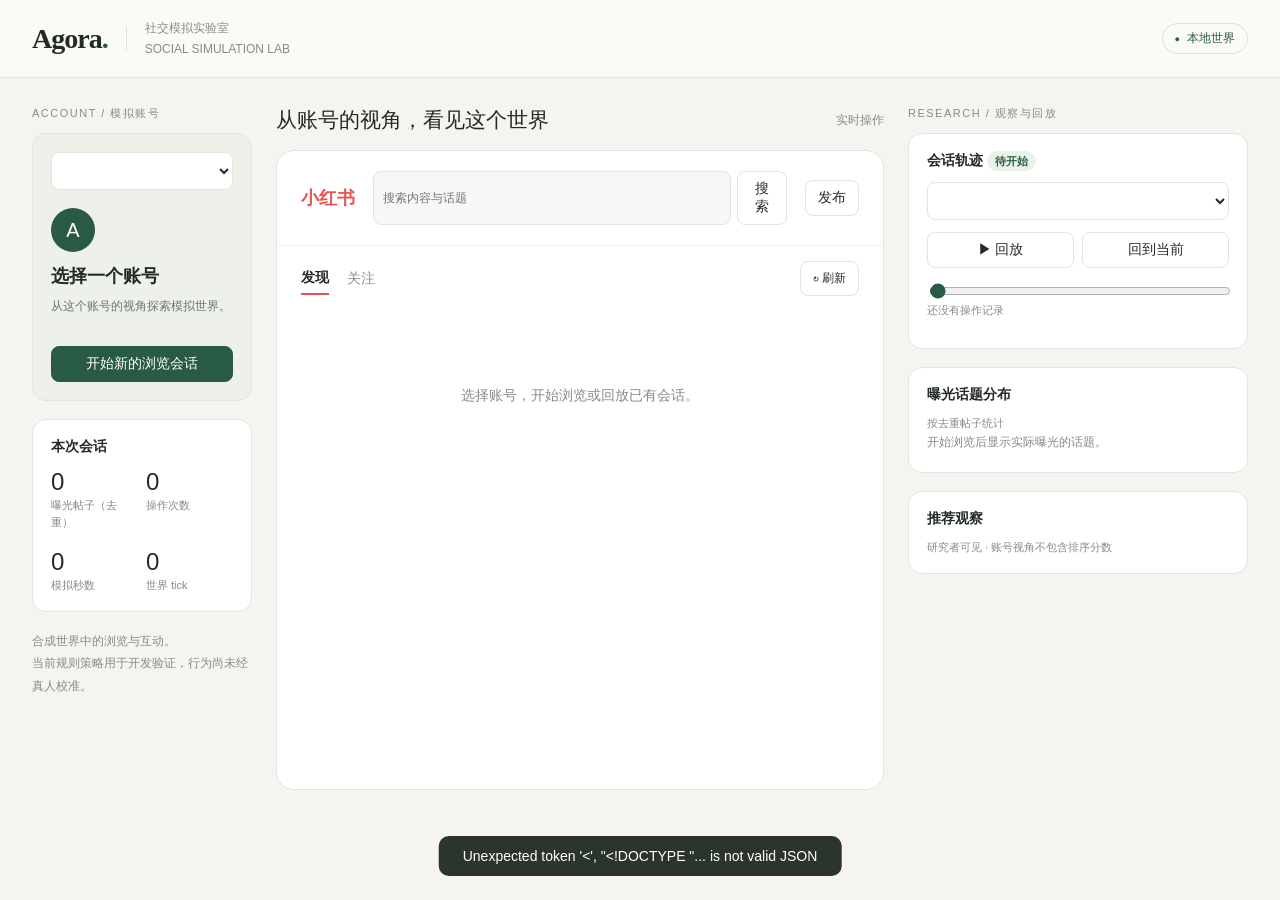
==== agora/web/index.html @ 4bb0054b "Build Agora adaptive feeds, account sessions and replay console" ====
<!doctype html>
<html lang="zh-CN">
  <head>
    <meta charset="utf-8" />
    <meta name="viewport" content="width=device-width, initial-scale=1" />
    <title>Agora · 社交模拟实验室</title>
    <style>
      :root {
        --bg: #f5f4f0;
        --ink: #242a27;
        --muted: #858c86;
        --line: #e2e5de;
        --green: #285a44;
        --red: #e75553;
        --card: #fff;
        --soft: #eef3ed;
      }
      * {
        box-sizing: border-box;
      }
      body {
        margin: 0;
        background: var(--bg);
        color: var(--ink);
        font:
          14px -apple-system,
          BlinkMacSystemFont,
          "Segoe UI",
          "PingFang SC",
          "Microsoft YaHei",
          sans-serif;
      }
      button,
      input,
      select,
      textarea {
        font: inherit;
      }
      button {
        cursor: pointer;
        background: white;
        border: 1px solid var(--line);
        border-radius: 8px;
        padding: 8px 12px;
        color: var(--ink);
      }
      button:hover {
        background: var(--soft);
      }
      button:disabled {
        opacity: 0.45;
        cursor: default;
      }
      input,
      select,
      textarea {
        border: 1px solid var(--line);
        background: white;
        border-radius: 8px;
        padding: 9px;
        width: 100%;
        color: var(--ink);
      }
      textarea {
        resize: vertical;
        min-height: 86px;
      }
      a {
        color: var(--green);
      }
      header {
        height: 78px;
        border-bottom: 1px solid var(--line);
        display: flex;
        align-items: center;
        padding: 0 32px;
        gap: 18px;
        background: #fafbf7;
      }
      .brand {
        font:
          700 28px Georgia,
          serif;
        letter-spacing: -1px;
      }
      .brand span {
        color: var(--green);
      }
      .divider {
        height: 25px;
        width: 1px;
        background: var(--line);
      }
      .subtitle {
        color: var(--muted);
        font-size: 12px;
        line-height: 1.7;
      }
      .status {
        margin-left: auto;
        border: 1px solid #d7e3d4;
        border-radius: 20px;
        padding: 6px 12px;
        font-size: 12px;
        color: var(--green);
      }
      .status:before {
        content: "●";
        padding-right: 7px;
        font-size: 9px;
      }
      main {
        max-width: 1600px;
        margin: 0 auto;
        display: grid;
        grid-template-columns: 220px minmax(400px, 1fr) 340px;
        gap: 24px;
        padding: 28px 32px;
      }
      .label {
        font-size: 11px;
        letter-spacing: 1.5px;
        color: var(--muted);
        text-transform: uppercase;
        margin-bottom: 12px;
      }
      .panel {
        background: var(--card);
        border: 1px solid var(--line);
        border-radius: 14px;
        padding: 18px;
        margin-bottom: 18px;
      }
      .panel h3 {
        margin: 0 0 12px;
        font-size: 14px;
      }
      .profile {
        background: #edf1e9;
      }
      .avatar {
        width: 44px;
        height: 44px;
        background: var(--green);
        color: white;
        border-radius: 50%;
        display: flex;
        align-items: center;
        justify-content: center;
        font-size: 20px;
        margin: 18px 0 12px;
      }
      .name {
        font-size: 18px;
        font-weight: 600;
      }
      .bio {
        color: #6c776d;
        font-size: 12px;
        line-height: 1.8;
        margin: 8px 0 18px;
      }
      .primary {
        background: var(--green);
        color: white;
        border-color: var(--green);
      }
      .primary:hover {
        background: #39735a;
      }
      .wide {
        width: 100%;
        margin-top: 10px;
      }
      .facts {
        display: grid;
        grid-template-columns: 1fr 1fr;
        gap: 18px 8px;
      }
      .fact strong {
        display: block;
        font-size: 24px;
        font-weight: 500;
      }
      .fact span {
        font-size: 11px;
        color: var(--muted);
      }
      .hint {
        font-size: 12px;
        color: var(--muted);
        line-height: 1.9;
      }
      .active-badge {
        color: var(--green);
        background: #e9f2e8;
        border-radius: 12px;
        padding: 4px 8px;
        font-size: 11px;
      }
      .section-head {
        display: flex;
        align-items: center;
        justify-content: space-between;
        margin: 0 0 16px;
      }
      .section-head h1 {
        font-size: 21px;
        font-weight: 500;
        margin: 0;
      }
      .section-head span {
        font-size: 12px;
        color: var(--muted);
      }
      .phone {
        background: white;
        border: 1px solid var(--line);
        border-radius: 18px;
        overflow: hidden;
        min-height: 640px;
      }
      .appbar {
        display: flex;
        align-items: center;
        padding: 20px 24px;
        gap: 18px;
        border-bottom: 1px solid #f0f0ec;
      }
      .appbrand {
        font-weight: 700;
        font-size: 18px;
        white-space: nowrap;
        color: var(--red);
      }
      .searchbar {
        display: flex;
        gap: 6px;
        flex: 1;
      }
      .searchbar input {
        background: #f7f8f5;
        font-size: 12px;
      }
      .tabs {
        display: flex;
        align-items: center;
        gap: 18px;
        padding: 15px 24px;
      }
      .tab {
        border: 0;
        padding: 6px 0;
        color: #899088;
        border-radius: 0;
      }
      .tab.active {
        color: var(--ink);
        font-weight: 600;
        border-bottom: 2px solid var(--red);
      }
      .tabs .refresh {
        margin-left: auto;
        font-size: 12px;
      }
      .feed {
        padding: 0 18px 20px;
        display: grid;
        grid-template-columns: 1fr 1fr;
        gap: 18px;
      }
      .post-card {
        border: 1px solid #efefea;
        border-radius: 12px;
        overflow: hidden;
        cursor: pointer;
        background: white;
      }
      .cover {
        background: #e9eee5;
        aspect-ratio: 4/3;
        overflow: hidden;
        display: flex;
        align-items: center;
        justify-content: center;
      }
      .cover img {
        width: 100%;
        height: 100%;
        object-fit: cover;
      }
      .cover span {
        font:
          italic 24px Georgia,
          serif;
        color: #657762;
      }
      .post-info {
        padding: 12px;
      }
      .post-title {
        font-weight: 600;
        font-size: 14px;
        line-height: 1.6;
        margin-bottom: 10px;
      }
      .post-meta {
        display: flex;
        justify-content: space-between;
        font-size: 11px;
        color: #858c85;
        align-items: center;
        gap: 8px;
      }
      .post-meta button {
        border: 0;
        padding: 0;
        font-size: 11px;
        color: #9a9e99;
      }
      .tags {
        font-size: 11px;
        color: var(--green);
        margin-top: 9px;
      }
      .feed-footer {
        padding: 12px 24px 24px;
        text-align: center;
      }
      .empty {
        padding: 70px 24px;
        text-align: center;
        color: var(--muted);
        grid-column: 1/-1;
        line-height: 2;
      }
      .detail {
        padding: 18px 24px;
      }
      .detail-top {
        display: flex;
        align-items: center;
        justify-content: space-between;
        margin-bottom: 16px;
      }
      .gallery {
        display: flex;
        gap: 8px;
        overflow-x: auto;
      }
      .gallery img,
      .gallery video {
        width: 100%;
        max-height: 430px;
        object-fit: contain;
        border-radius: 8px;
        background: var(--soft);
      }
      .detail h2 {
        font-size: 20px;
        line-height: 1.5;
      }
      .body {
        white-space: pre-wrap;
        line-height: 1.9;
      }
      .actions {
        display: flex;
        flex-wrap: wrap;
        gap: 8px;
        margin: 18px 0;
      }
      .comments {
        margin: 18px 0;
        border-top: 1px solid var(--line);
        padding-top: 16px;
      }
      .comment {
        padding: 10px 0;
        font-size: 13px;
        line-height: 1.7;
      }
      .comment small {
        color: var(--muted);
      }
      .reply {
        margin-left: 20px;
        border-left: 2px solid var(--line);
        padding-left: 12px;
      }
      .row {
        display: flex;
        gap: 8px;
        align-items: center;
      }
      .row > * {
        flex: 1;
      }
      .replay-controls {
        margin: 12px 0;
      }
      .range {
        padding: 0;
        accent-color: var(--green);
      }
      .timeline {
        max-height: 230px;
        overflow: auto;
        margin-top: 12px;
      }
      .event {
        padding: 10px 6px;
        border-left: 2px solid var(--line);
        cursor: pointer;
        font-size: 12px;
      }
      .event.selected {
        border-color: var(--green);
        background: var(--soft);
      }
      .event small {
        display: block;
        color: var(--muted);
        margin-top: 4px;
      }
      .bar {
        height: 6px;
        background: #e8eee6;
        border-radius: 3px;
        margin: 6px 0 12px;
        overflow: hidden;
      }
      .bar i {
        display: block;
        height: 100%;
        background: #6c9374;
        border-radius: 3px;
      }
      .topic-label {
        display: flex;
        justify-content: space-between;
        font-size: 12px;
      }
      .diagnostics {
        font-size: 11px;
        overflow: auto;
        max-height: 240px;
        line-height: 1.7;
      }
      .decision {
        border-top: 1px solid var(--line);
        padding: 9px 0;
      }
      .decision summary {
        cursor: pointer;
      }
      .decision pre {
        white-space: pre-wrap;
        color: #687366;
      }
      .pill {
        font-size: 10px;
        background: var(--soft);
        color: var(--green);
        padding: 2px 6px;
        border-radius: 5px;
      }
      .legend {
        font-size: 11px;
        color: var(--muted);
      }
      #toast {
        position: fixed;
        bottom: 24px;
        left: 50%;
        transform: translateX(-50%);
        background: #2b352d;
        color: white;
        border-radius: 10px;
        padding: 12px 24px;
        display: none;
        z-index: 10;
      }
      .modal {
        position: fixed;
        inset: 0;
        background: #0005;
        display: none;
        align-items: center;
        justify-content: center;
        z-index: 8;
      }
      .modal .panel {
        width: min(90vw, 500px);
        padding: 24px;
      }
      .modal label {
        display: block;
        margin: 12px 0 6px;
        color: var(--muted);
        font-size: 12px;
      }
      .mobile-label {
        display: none;
      }
      @media (max-width: 1150px) {
        main {
          grid-template-columns: 180px minmax(340px, 1fr);
          padding: 20px;
          gap: 20px;
        }
        .research {
          grid-column: 1/-1;
          display: grid;
          grid-template-columns: 1fr 1fr 1fr;
          gap: 16px;
        }
        .research > .label {
          display: none;
        }
        .research .panel {
          margin: 0;
        }
      }
      @media (max-width: 680px) {
        header {
          padding: 0 18px;
        }
        main {
          display: block;
          padding: 16px;
        }
        .sidebar {
          display: flex;
          gap: 12px;
        }
        .sidebar > .label,
        .sidebar .hint,
        .sidebar .avatar,
        .sidebar .bio,
        .sidebar .facts-panel {
          display: none;
        }
        .sidebar > .panel {
          flex: 1;
          padding: 12px;
        }
        .sidebar .name {
          font-size: 14px;
          margin-top: 8px;
        }
        .research {
          display: block;
          margin-top: 18px;
        }
        .research .panel {
          margin-bottom: 16px;
        }
        .appbar {
          padding: 16px;
        }
        .subtitle {
          display: none;
        }
        .feed {
          gap: 10px;
          padding: 0 10px 14px;
        }
        .post-info {
          padding: 10px;
        }
        .post-title {
          font-size: 12px;
        }
        .section-head h1 {
          font-size: 18px;
        }
        .phone {
          min-height: 500px;
        }
      }
    </style>
  </head>
  <body>
    <header>
      <div class="brand">Agora<span>.</span></div>
      <div class="divider"></div>
      <div class="subtitle">社交模拟实验室<br />SOCIAL SIMULATION LAB</div>
      <div class="status" id="worldStatus">本地世界</div>
    </header>
    <main>
      <aside class="sidebar">
        <div class="label">Account / 模拟账号</div>
        <div class="panel profile">
          <select id="userSelect" aria-label="选择模拟账号"></select>
          <div class="avatar" id="avatar">A</div>
          <div class="name" id="accountName">选择一个账号</div>
          <div class="bio" id="accountBio">从这个账号的视角探索模拟世界。</div>
          <button class="primary wide" id="newSession">开始新的浏览会话</button>
        </div>
        <div class="panel facts-panel">
          <h3>本次会话</h3>
          <div class="facts">
            <div class="fact">
              <strong id="seenCount">0</strong><span>曝光帖子（去重）</span>
            </div>
            <div class="fact">
              <strong id="actionCount">0</strong><span>操作次数</span>
            </div>
            <div class="fact">
              <strong id="browseTime">0</strong><span>模拟秒数</span>
            </div>
            <div class="fact">
              <strong id="tickCount">0</strong><span>世界 tick</span>
            </div>
          </div>
        </div>
        <p class="hint">
          合成世界中的浏览与互动。<br />当前规则策略用于开发验证，行为尚未经真人校准。
        </p>
      </aside>
      <section>
        <div class="section-head">
          <h1>从账号的视角，看见这个世界</h1>
          <span id="viewMode">实时操作</span>
        </div>
        <div class="phone">
          <div class="appbar">
            <div class="appbrand" id="appName">小红书</div>
            <form class="searchbar" id="searchForm">
              <input
                id="query"
                placeholder="搜索内容与话题"
                aria-label="搜索"
              /><button>搜索</button>
            </form>
            <button id="publishButton">发布</button>
          </div>
          <div class="tabs" id="tabs">
            <button class="tab active" data-feed="discover">发现</button
            ><button class="tab" data-feed="following">关注</button
            ><button class="refresh" id="refreshButton">↻ 刷新</button>
          </div>
          <div id="content">
            <div class="empty">选择账号，开始浏览或回放已有会话。</div>
          </div>
        </div>
      </section>
      <aside class="research">
        <div class="label">Research / 观察与回放</div>
        <div class="panel">
          <h3>
            会话轨迹 <span class="active-badge" id="sessionBadge">待开始</span>
          </h3>
          <select id="sessionSelect" aria-label="选择会话"></select>
          <div class="row replay-controls">
            <button id="playButton">▶ 回放</button
            ><button id="liveButton">回到当前</button>
          </div>
          <input
            class="range"
            type="range"
            id="replayRange"
            min="0"
            max="0"
            value="0"
            aria-label="回放进度"
          />
          <div class="legend" id="frameLabel">还没有操作记录</div>
          <div class="timeline" id="timeline"></div>
        </div>
        <div class="panel">
          <h3>曝光话题分布</h3>
          <div class="legend">按去重帖子统计</div>
          <div id="topicChart" class="hint">开始浏览后显示实际曝光的话题。</div>
        </div>
        <div class="panel">
          <h3>推荐观察</h3>
          <div class="legend" id="recMeta">
            研究者可见 · 账号视角不包含排序分数
          </div>
          <div id="diagnostics" class="diagnostics"></div>
        </div>
      </aside>
    </main>
    <div id="toast" role="status"></div>
    <div class="modal" id="publishModal">
      <form class="panel" id="publishForm">
        <h3>发布一条笔记</h3>
        <label for="postTitle">标题</label
        ><input
          id="postTitle"
          maxlength="200"
          placeholder="给这条记录起个标题"
        /><label for="postBody">正文</label
        ><textarea
          id="postBody"
          required
          maxlength="10000"
          placeholder="分享你的体验与想法"
        ></textarea
        ><label for="postTopics">话题（用逗号分隔）</label
        ><input id="postTopics" placeholder="城市漫游, 摄影" />
        <div class="row" style="margin-top: 20px">
          <button type="button" id="cancelPublish">取消</button
          ><button class="primary">发布</button>
        </div>
      </form>
    </div>
    <script>
      const $ = (id) => document.getElementById(id),
        esc = (v) =>
          String(v ?? "").replace(
            /[&<>"']/g,
            (c) =>
              ({
                "&": "&amp;",
                "<": "&lt;",
                ">": "&gt;",
                '"': "&quot;",
                "'": "&#39;",
              })[c],
          );
      let world = {},
        data = null,
        sessionId = null,
        frame = -1,
        timer = null,
        busy = false;
      const labels = {
        start_session: "开始浏览",
        refresh: "刷新推荐",
        scroll: "向下浏览",
        open_post: "打开内容",
        back: "返回列表",
        dwell: "阅读停留",
        like_post: "点赞",
        unlike_post: "取消点赞",
        collect_post: "收藏",
        uncollect_post: "取消收藏",
        not_interested: "不感兴趣",
        search: "搜索",
        follow_user: "关注",
        unfollow_user: "取消关注",
        create_post: "发布内容",
        create_comment: "发表评论",
        end_session: "结束会话",
        policy_failure: "策略调用失败",
      };
      function toast(text) {
        $("toast").textContent = text;
        $("toast").style.display = "block";
        setTimeout(() => ($("toast").style.display = "none"), 3200);
      }
      async function api(path, value) {
        const r = await fetch(
          path,
          value
            ? {
                method: "POST",
                headers: { "Content-Type": "application/json" },
                body: JSON.stringify(value),
              }
            : {},
        );
        const v = await r.json();
        if (!r.ok) throw Error(v.error || "请求失败");
        return v;
      }
      async function loadWorld() {
        world = await api("/api/world");
        $("worldStatus").textContent = world.world_id + " · tick " + world.tick;
        $("appName").textContent = {
          xiaohongshu: "小红书",
          reddit: "Reddit",
          x: "X",
          generic: "Agora 社区",
        }[world.preset];
        const user = $("userSelect").value;
        $("userSelect").innerHTML = world.users
          .map(
            (u) =>
              `<option value="${u.user_id}">${esc(u.name || u.handle)}</option>`,
          )
          .join("");
        if (user) $("userSelect").value = user;
        updateSessions();
      }
      function updateSessions() {
        const uid = Number($("userSelect").value);
        const sessions = world.sessions.filter((s) => s.user_id === uid);
        $("sessionSelect").innerHTML = sessions.length
          ? sessions
              .map(
                (s) =>
                  `<option value="${s.session_id}">会话 #${s.session_id} · ${s.status === "active" ? "进行中" : "已结束"}</option>`,
              )
              .join("")
          : '<option value="">尚无会话</option>';
        if (sessions.some((s) => s.session_id === sessionId))
          $("sessionSelect").value = sessionId;
        else if (sessions.length)
          $("sessionSelect").value = sessions.at(-1).session_id;
        return sessions;
      }
      async function loadSession(id, keepFrame = false) {
        sessionId = Number(id);
        data = await api("/api/session?id=" + sessionId);
        if (!keepFrame) frame = -1;
        render();
      }
      function current() {
        return frame < 0
          ? data?.observation
          : data?.trajectory[frame]?.observation;
      }
      function editable() {
        return frame < 0 && current()?.status === "active" && !busy;
      }
      function actionButton(name, args, text) {
        return `<button data-action="${name}" data-args="${esc(JSON.stringify(args))}" ${!editable() ? "disabled" : ""}>${text}</button>`;
      }
      function media(asset) {
        const src = "/media/" + encodeURIComponent(asset.asset_id);
        return asset.media_type === "video"
          ? `<video src="${src}" controls preload="metadata"></video>`
          : `<img src="${src}" alt="${esc(asset.alt_text || "帖子图片")}" loading="lazy">`;
      }
      function comments(items) {
        return (items || [])
          .map(
            (c) =>
              `<div class="comment"><small>用户 ${c.author_id}${c.is_pinned ? " · 置顶" : ""}</small><br>${esc(c.content)}<div class="reply">${comments(c.replies)}</div></div>`,
          )
          .join("");
      }
      function render() {
        for (const id of ["userSelect", "sessionSelect", "newSession"])
          $(id).disabled = busy;
        const o = current();
        if (!o) return;
        $("accountName").textContent = o.account.name;
        $("accountBio").textContent = o.account.bio;
        $("avatar").textContent = (o.account.name || "A")[0];
        $("tickCount").textContent = o.tick;
        $("viewMode").textContent =
          frame < 0 ? "实时操作 / 当前状态" : "回放 / 历史状态";
        $("sessionBadge").textContent =
          "#" + sessionId + " " + (o.status === "active" ? "进行中" : "已结束");
        $("browseTime").textContent = Math.round(o.elapsed_ms / 1000);
        $("actionCount").textContent =
          frame < 0 ? data.trajectory.length - 1 : frame;
        $("tabs").style.display = o.screen === "detail" ? "none" : "flex";
        document
          .querySelectorAll("[data-feed]")
          .forEach((b) =>
            b.classList.toggle("active", b.dataset.feed === o.feed_type),
          );
        const can = editable();
        for (const id of ["refreshButton", "query", "publishButton"])
          $(id).disabled = !can;
        document
          .querySelectorAll(".tabs button,.searchbar button")
          .forEach((b) => (b.disabled = !can));
        if (o.screen === "detail") {
          const p = o.post;
          const id = { post_id: p.post_id };
          $("content").innerHTML =
            `<div class="detail"><div class="detail-top">${actionButton("back", {}, "← 返回")}<span>${esc(p.author_name)}</span>${actionButton("follow_user", { followee_id: p.author_id }, "关注")}</div><div class="gallery">${p.assets.map(media).join("")}</div><h2>${esc(p.title || "一条记录")}</h2><div class="body">${esc(p.body)}</div><div class="tags">${p.topics.map((t) => "#" + esc(t)).join(" ")}</div><div class="actions">${actionButton(p.liked ? "unlike_post" : "like_post", id, p.liked ? "♥ 已赞" : "♡ 点赞")}${o.available_actions.collect_post ? actionButton(p.collected ? "uncollect_post" : "collect_post", id, p.collected ? "★ 已收藏" : "☆ 收藏") : ""}${actionButton("dwell", { duration_ms: 10000 }, "阅读 10 秒")}${actionButton("not_interested", id, "不感兴趣")}</div><div class="comments"><b>评论</b>${comments(p.comments) || '<p class="hint">还没有评论，分享你的想法。</p>'}<form id="commentForm"><textarea id="commentText" required maxlength="5000" placeholder="写一条评论…" ${!can ? "disabled" : ""}></textarea><button class="primary wide" ${!can ? "disabled" : ""}>发表评论</button></form></div></div>`;
          $("commentForm").onsubmit = (e) => {
            e.preventDefault();
            act("create_comment", {
              post_id: p.post_id,
              content: $("commentText").value,
            });
          };
        } else {
          $("content").innerHTML =
            `<div class="feed">${o.cards.map((p) => `<article class="post-card" data-post="${p.post_id}" tabindex="0"><div class="cover">${p.assets.length ? media(p.assets[0]) : "<span>" + esc(p.topics[0] || "Agora") + "</span>"}</div><div class="post-info"><div class="post-title">${esc(p.title || p.body.slice(0, 55))}</div><div class="post-meta"><span>${esc(p.author_name)}</span><span>♡ ${p.num_likes}</span>${actionButton("not_interested", { post_id: p.post_id }, "隐藏")}</div><div class="tags">${p.topics.map((t) => "#" + esc(t)).join(" ")}</div></div></article>`).join("") || '<div class="empty">暂时没有内容<br>试试刷新、切换关注或搜索话题。</div>'}</div><div class="feed-footer">${actionButton("scroll", {}, "继续往下看 ↓")}</div>`;
        }
        const end = frame < 0 ? data.trajectory.length - 1 : frame;
        $("replayRange").max = Math.max(0, data.trajectory.length - 1);
        $("replayRange").value = end;
        $("frameLabel").textContent =
          `第 ${end + 1} / ${data.trajectory.length} 步 · ${Math.round(o.elapsed_ms / 1000)} 秒`;
        $("timeline").innerHTML = data.trajectory
          .map(
            (e, i) =>
              `<div class="event ${i === end ? "selected" : ""}" data-frame="${i}">${String(i + 1).padStart(2, "0")} · ${esc(labels[e.action.action_type] || e.action.action_type)}${e.action.arguments.post_id ? " #" + e.action.arguments.post_id : ""}<small>tick ${e.tick} · ${Math.round(e.elapsed_ms / 1000)}s${e.result.success === false ? " · 失败" : ""}</small></div>`,
          )
          .join("");
        const seen = new Map();
        for (const e of data.trajectory.slice(0, end + 1))
          for (const p of e.observation.cards) seen.set(p.post_id, p);
        $("seenCount").textContent = seen.size;
        const counts = {};
        for (const p of seen.values())
          for (const t of p.topics) counts[t] = (counts[t] || 0) + 1;
        const max = Math.max(1, ...Object.values(counts));
        $("topicChart").innerHTML =
          Object.entries(counts)
            .sort((a, b) => b[1] - a[1])
            .map(
              ([t, n]) =>
                `<div class="topic-label"><span>${esc(t)}</span><span>${n}</span></div><div class="bar"><i style="width:${(n / max) * 100}%"></i></div>`,
            )
            .join("") || '<span class="hint">暂无曝光</span>';
        const requestIndex =
          data.trajectory
            .slice(0, end + 1)
            .filter((e) =>
              ["start_session", "refresh", "search"].includes(
                e.action.action_type,
              ),
            ).length - 1;
        const request = data.requests[requestIndex];
        if (request) {
          const d = request.diagnostics;
          $("recMeta").textContent =
            `${d.policy_version} · ${d.candidate_count} 条候选${d.repeat_fallback ? " · 内容池已看完" : ""}`;
          $("diagnostics").innerHTML =
            '<p class="legend">排序依据只对研究者展示</p>' +
            d.decisions
              .map(
                (p) =>
                  `<details class="decision"><summary>#${p.post_id} <span class="pill">${p.selection === "exploration" ? "探索" : "排序"}</span> · ${p.slate_score.toFixed(2)}</summary><pre>${esc(JSON.stringify({ channels: p.channels, topics: p.topics, ...p.components }, null, 2))}</pre></details>`,
              )
              .join("");
        } else $("diagnostics").textContent = "暂无推荐请求";
      }
      async function act(type, args = {}) {
        if (!editable()) return;
        busy = true;
        render();
        try {
          await api("/api/action", {
            session_id: sessionId,
            action_type: type,
            arguments: args,
          });
          await loadSession(sessionId);
          await loadWorld();
        } catch (e) {
          toast(e.message);
        } finally {
          busy = false;
          render();
        }
      }
      function stop() {
        if (timer) clearInterval(timer);
        timer = null;
        $("playButton").textContent = "▶ 回放";
      }
      async function navigate(task) {
        if (busy) return;
        busy = true;
        render();
        try {
          await task();
        } catch (e) {
          toast(e.message);
        } finally {
          busy = false;
          render();
        }
      }
      $("newSession").onclick = () =>
        navigate(async () => {
          stop();
          const s = await api("/api/session", {
            user_id: Number($("userSelect").value),
          });
          await loadWorld();
          await loadSession(s.session_id);
          $("sessionSelect").value = s.session_id;
        });
      $("userSelect").onchange = () =>
        navigate(async () => {
          stop();
          const sessions = updateSessions();
          if (sessions.length) await loadSession($("sessionSelect").value);
          else {
            data = null;
            sessionId = null;
            $("content").innerHTML =
              '<div class="empty">这个账号还没有会话。<br>点击「开始新的浏览会话」来探索世界。</div>';
            $("accountName").textContent =
              world.users.find(
                (u) => u.user_id === Number($("userSelect").value),
              )?.name || "";
            $("timeline").innerHTML = "";
            $("diagnostics").innerHTML = "";
          }
        });
      $("sessionSelect").onchange = () =>
        navigate(async () => {
          stop();
          if ($("sessionSelect").value)
            await loadSession($("sessionSelect").value);
        });
      $("refreshButton").onclick = () => act("refresh");
      document
        .querySelectorAll("[data-feed]")
        .forEach(
          (b) =>
            (b.onclick = () => act("refresh", { feed_type: b.dataset.feed })),
        );
      $("searchForm").onsubmit = (e) => {
        e.preventDefault();
        act("search", { query: $("query").value });
      };
      $("content").onclick = (e) => {
        const b = e.target.closest("[data-action]");
        if (b) {
          e.stopPropagation();
          act(b.dataset.action, JSON.parse(b.dataset.args));
          return;
        }
        const p = e.target.closest("[data-post]");
        if (p) act("open_post", { post_id: Number(p.dataset.post) });
      };
      $("content").onkeydown = (e) => {
        if (e.key === "Enter" && e.target.matches("[data-post]"))
          act("open_post", { post_id: Number(e.target.dataset.post) });
      };
      $("timeline").onclick = (e) => {
        const item = e.target.closest("[data-frame]");
        if (item) {
          stop();
          frame = Number(item.dataset.frame);
          render();
        }
      };
      $("replayRange").oninput = () => {
        stop();
        frame = Number($("replayRange").value);
        render();
      };
      $("liveButton").onclick = () => {
        stop();
        frame = -1;
        render();
      };
      $("playButton").onclick = () => {
        if (timer) {
          stop();
          return;
        }
        if (!data) return;
        frame = 0;
        render();
        $("playButton").textContent = "Ⅱ 暂停";
        timer = setInterval(() => {
          if (frame >= data.trajectory.length - 1) {
            stop();
            return;
          }
          frame++;
          render();
        }, 1100);
      };
      $("publishButton").onclick = () => {
        if (editable()) $("publishModal").style.display = "flex";
      };
      $("cancelPublish").onclick = () =>
        ($("publishModal").style.display = "none");
      $("publishForm").onsubmit = async (e) => {
        e.preventDefault();
        await act("create_post", {
          title: $("postTitle").value,
          body: $("postBody").value,
          topics: $("postTopics")
            .value.split(/[,，]/)
            .map((t) => t.trim())
            .filter(Boolean),
        });
        $("publishModal").style.display = "none";
      };
      navigate(async () => {
        await loadWorld();
        if (world.sessions.length) {
          const s = world.sessions.at(-1);
          $("userSelect").value = s.user_id;
          updateSessions();
          await loadSession(s.session_id);
        }
      });
    </script>
  </body>
</html>
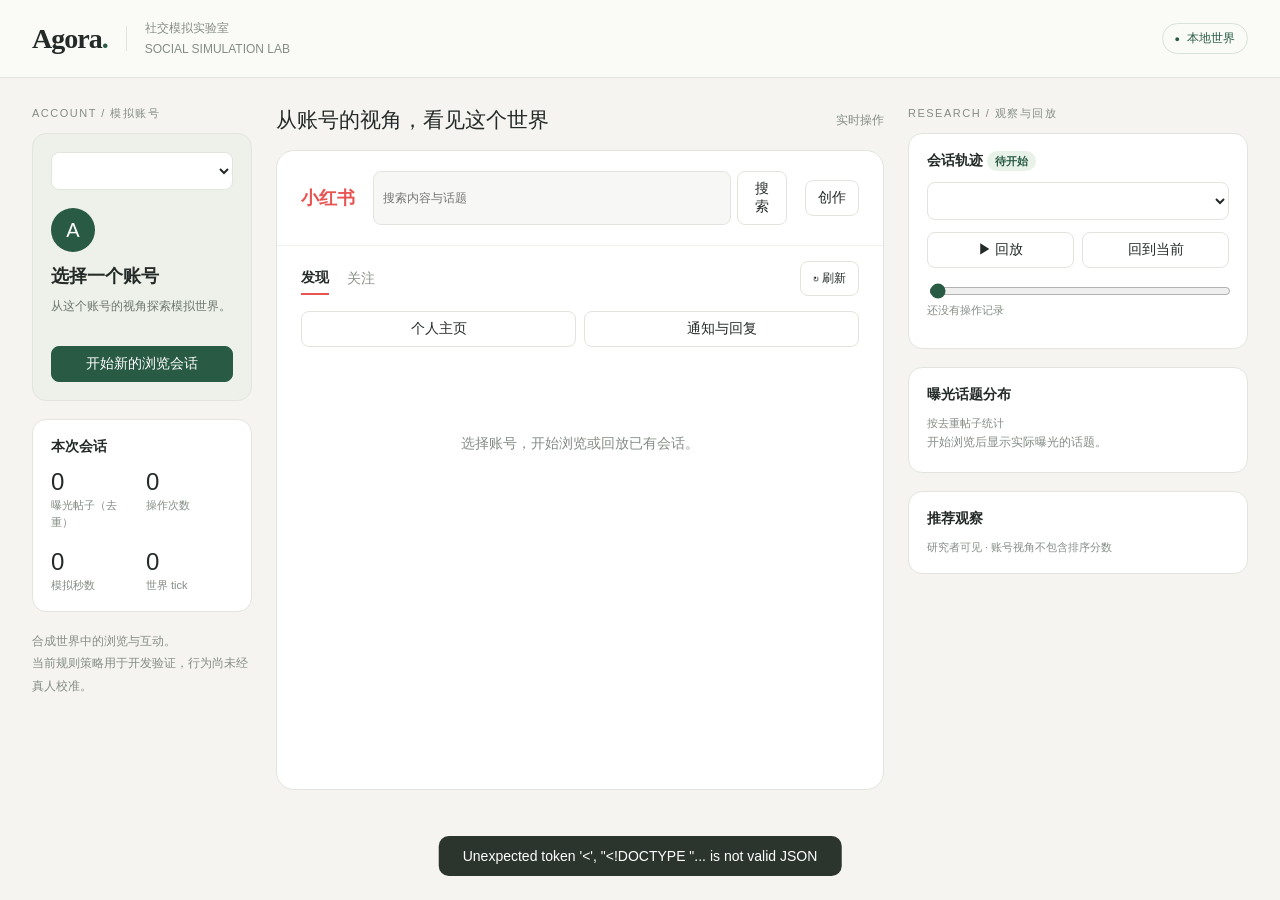
==== commit 3bb8d3f3: "Replace upstream runtime with native Agora experiments and creation workflows" ====
--- a/agora/web/index.html
+++ b/agora/web/index.html
@@ -634,12 +634,16 @@
                 aria-label="搜索"
               /><button>搜索</button>
             </form>
-            <button id="publishButton">发布</button>
+            <button id="publishButton">创作</button>
           </div>
           <div class="tabs" id="tabs">
             <button class="tab active" data-feed="discover">发现</button
             ><button class="tab" data-feed="following">关注</button
             ><button class="refresh" id="refreshButton">↻ 刷新</button>
+          </div>
+          <div class="row" style="padding: 0 24px 12px">
+            <button id="profileButton">个人主页</button
+            ><button id="notificationsButton">通知与回复</button>
           </div>
           <div id="content">
             <div class="empty">选择账号，开始浏览或回放已有会话。</div>
@@ -721,6 +725,9 @@
                 "'": "&#39;",
               })[c],
           );
+      const urlParams = new URLSearchParams(location.search),
+        runId = urlParams.get("run"),
+        initialActor = urlParams.get("actor");
       let world = {},
         data = null,
         sessionId = null,
@@ -746,6 +753,11 @@
         create_comment: "发表评论",
         end_session: "结束会话",
         policy_failure: "策略调用失败",
+        view_profile: "查看个人主页",
+        open_notifications: "通知与回复",
+        open_studio: "进入创作工作台",
+        save_draft: "选择素材并保存草稿",
+        publish_draft: "发布草稿",
       };
       function toast(text) {
         $("toast").textContent = text;
@@ -753,6 +765,16 @@
         setTimeout(() => ($("toast").style.display = "none"), 3200);
       }
       async function api(path, value) {
+        if (runId) {
+          if (value) throw Error("实验观察页面只用于查看，操作由 AI 执行。");
+          if (path === "/api/world")
+            path = "/api/run-world?run=" + encodeURIComponent(runId);
+          else if (path.startsWith("/api/session?id="))
+            path =
+              path.replace("/api/session", "/api/run-session") +
+              "&run=" +
+              encodeURIComponent(runId);
+        }
         const r = await fetch(
           path,
           value
@@ -804,8 +826,17 @@
         return sessions;
       }
       async function loadSession(id, keepFrame = false) {
-        sessionId = Number(id);
-        data = await api("/api/session?id=" + sessionId);
+        const sid = Number(id),
+          after =
+            keepFrame && sid === sessionId && data
+              ? data.trajectory.at(-1)?.step || 0
+              : 0;
+        sessionId = sid;
+        const next = await api(
+          "/api/session?id=" + sid + (runId && after ? "&after=" + after : ""),
+        );
+        if (after) next.trajectory = [...data.trajectory, ...next.trajectory];
+        data = next;
         if (!keepFrame) frame = -1;
         render();
       }
@@ -815,13 +846,18 @@
           : data?.trajectory[frame]?.observation;
       }
       function editable() {
-        return frame < 0 && current()?.status === "active" && !busy;
+        return !runId && frame < 0 && current()?.status === "active" && !busy;
       }
       function actionButton(name, args, text) {
         return `<button data-action="${name}" data-args="${esc(JSON.stringify(args))}" ${!editable() ? "disabled" : ""}>${text}</button>`;
       }
       function media(asset) {
-        const src = "/media/" + encodeURIComponent(asset.asset_id);
+        const src = runId
+          ? "/api/run-media?run=" +
+            encodeURIComponent(runId) +
+            "&id=" +
+            encodeURIComponent(asset.asset_id)
+          : "/media/" + encodeURIComponent(asset.asset_id);
         return asset.media_type === "video"
           ? `<video src="${src}" controls preload="metadata"></video>`
           : `<img src="${src}" alt="${esc(asset.alt_text || "帖子图片")}" loading="lazy">`;
@@ -836,7 +872,7 @@
       }
       function render() {
         for (const id of ["userSelect", "sessionSelect", "newSession"])
-          $(id).disabled = busy;
+          $(id).disabled = busy || (id === "newSession" && !!runId);
         const o = current();
         if (!o) return;
         $("accountName").textContent = o.account.name;
@@ -857,12 +893,45 @@
             b.classList.toggle("active", b.dataset.feed === o.feed_type),
           );
         const can = editable();
-        for (const id of ["refreshButton", "query", "publishButton"])
+        for (const id of [
+          "refreshButton",
+          "query",
+          "publishButton",
+          "profileButton",
+          "notificationsButton",
+        ])
           $(id).disabled = !can;
         document
           .querySelectorAll(".tabs button,.searchbar button")
           .forEach((b) => (b.disabled = !can));
-        if (o.screen === "detail") {
+        if (o.screen === "studio") {
+          const draft = o.draft;
+          $("content").innerHTML =
+            `<div class="detail"><h2>内容创作工作台</h2><p class="hint">素材选择 → 图文草稿 → 发布 → 受众反馈</p>${
+              draft
+                ? `<h3>${esc(draft.title || "新草稿")}</h3><div class="body">${esc(draft.body)}</div><div class="gallery">${(
+                    draft.assets || []
+                  )
+                    .map((spec) =>
+                      o.asset_library.find(
+                        (asset) => asset.asset_id === spec.asset_id,
+                      ),
+                    )
+                    .filter(Boolean)
+                    .map(media)
+                    .join(
+                      "",
+                    )}</div><div class="actions">${actionButton("publish_draft", {}, "发布这份草稿")}</div>`
+                : '<p class="hint">尚未保存草稿。选择素材和文案后，草稿会进入操作轨迹。</p>'
+            }<button id="editDraft" ${!can ? "disabled" : ""}>${draft ? "编辑草稿" : "开始编辑"}</button><h3>账号素材库 · ${o.asset_library.length} 项</h3><div class="feed">${o.asset_library
+              .slice(0, 12)
+              .map(
+                (asset) =>
+                  `<div class="post-card"><div class="cover">${media(asset)}</div><div class="post-info">${esc(asset.alt_text || asset.media_type)}</div></div>`,
+              )
+              .join("")}</div></div>`;
+          if ($("editDraft")) $("editDraft").onclick = () => openEditor(o);
+        } else if (o.screen === "detail") {
           const p = o.post;
           const id = { post_id: p.post_id };
           $("content").innerHTML =
@@ -875,7 +944,14 @@
             });
           };
         } else {
+          const intro =
+            o.screen === "profile" && o.profile
+              ? `<div class="detail"><h2>${esc(o.profile.name)}</h2><p class="body">${esc(o.profile.bio)}</p><p class="hint">粉丝 ${o.profile.followers} · 关注 ${o.profile.following}</p></div>`
+              : o.screen === "notifications"
+                ? `<div class="detail"><h2>通知与回复</h2>${o.notifications.map((n) => `<div class="comment">用户 ${n.actor_id} · ${esc(n.kind)}<br>${esc(n.content || "与你的内容互动")} <small>tick ${n.tick}</small></div>`).join("") || '<p class="hint">暂时没有通知</p>'}</div>`
+                : "";
           $("content").innerHTML =
+            intro +
             `<div class="feed">${o.cards.map((p) => `<article class="post-card" data-post="${p.post_id}" tabindex="0"><div class="cover">${p.assets.length ? media(p.assets[0]) : "<span>" + esc(p.topics[0] || "Agora") + "</span>"}</div><div class="post-info"><div class="post-title">${esc(p.title || p.body.slice(0, 55))}</div><div class="post-meta"><span>${esc(p.author_name)}</span><span>♡ ${p.num_likes}</span>${actionButton("not_interested", { post_id: p.post_id }, "隐藏")}</div><div class="tags">${p.topics.map((t) => "#" + esc(t)).join(" ")}</div></div></article>`).join("") || '<div class="empty">暂时没有内容<br>试试刷新、切换关注或搜索话题。</div>'}</div><div class="feed-footer">${actionButton("scroll", {}, "继续往下看 ↓")}</div>`;
         }
         const end = frame < 0 ? data.trajectory.length - 1 : frame;
@@ -886,7 +962,7 @@
         $("timeline").innerHTML = data.trajectory
           .map(
             (e, i) =>
-              `<div class="event ${i === end ? "selected" : ""}" data-frame="${i}">${String(i + 1).padStart(2, "0")} · ${esc(labels[e.action.action_type] || e.action.action_type)}${e.action.arguments.post_id ? " #" + e.action.arguments.post_id : ""}<small>tick ${e.tick} · ${Math.round(e.elapsed_ms / 1000)}s${e.result.success === false ? " · 失败" : ""}</small></div>`,
+              `<div class="event ${i === end ? "selected" : ""}" data-frame="${i}">${String(i + 1).padStart(2, "0")} · ${esc(labels[e.action.action_type] || e.action.action_type)}${e.action.arguments.post_id ? " #" + e.action.arguments.post_id : ""}<small>tick ${e.tick} · ${Math.round(e.elapsed_ms / 1000)}s${e.result.success === false ? " · 失败" : ""}</small>${e.action.rationale ? `<div class="hint">${esc(e.action.rationale)}</div>` : ""}</div>`,
           )
           .join("");
         const seen = new Map();
@@ -909,9 +985,13 @@
           data.trajectory
             .slice(0, end + 1)
             .filter((e) =>
-              ["start_session", "refresh", "search"].includes(
-                e.action.action_type,
-              ),
+              [
+                "start_session",
+                "refresh",
+                "search",
+                "view_profile",
+                "open_notifications",
+              ].includes(e.action.action_type),
             ).length - 1;
         const request = data.requests[requestIndex];
         if (request) {
@@ -1060,32 +1140,98 @@
           render();
         }, 1100);
       };
-      $("publishButton").onclick = () => {
-        if (editable()) $("publishModal").style.display = "flex";
+      function openEditor(o) {
+        const draft = o.draft || {};
+        $("postTitle").value = draft.title || "";
+        $("postBody").value = draft.body || "";
+        $("postTopics").value = (draft.topics || []).join(", ");
+        let catalog = $("assetPicker");
+        if (!catalog) {
+          catalog = document.createElement("div");
+          catalog.id = "assetPicker";
+          $("postTopics").after(catalog);
+        }
+        catalog.innerHTML =
+          '<p class="hint">选择图片，勾选顺序即发布顺序</p>' +
+          o.asset_library
+            .filter((a) => a.media_type === "image")
+            .slice(0, 20)
+            .map(
+              (a) =>
+                `<label class="row"><input type="checkbox" name="pickedAsset" value="${esc(a.asset_id)}" ${draft.assets?.some((s) => s.asset_id === a.asset_id) ? "checked" : ""} style="width:auto;flex:0"><span>${esc(a.alt_text || a.asset_id.slice(0, 8))}</span></label>`,
+            )
+            .join("");
+        catalog.dataset.order = JSON.stringify(
+          (draft.assets || []).map((a) => a.asset_id),
+        );
+        catalog.onchange = (e) => {
+          let order = JSON.parse(catalog.dataset.order);
+          order = order.filter((id) => id !== e.target.value);
+          if (e.target.checked) order.push(e.target.value);
+          catalog.dataset.order = JSON.stringify(order);
+        };
+        $("publishModal").style.display = "flex";
+        $("publishForm").querySelector(".primary").textContent = "保存草稿";
+      }
+      $("profileButton").onclick = () => act("view_profile");
+      $("notificationsButton").onclick = () => act("open_notifications");
+      $("publishButton").onclick = async () => {
+        await act("open_studio");
+        if (editable()) openEditor(current());
       };
       $("cancelPublish").onclick = () =>
         ($("publishModal").style.display = "none");
       $("publishForm").onsubmit = async (e) => {
         e.preventDefault();
-        await act("create_post", {
+        const assets = JSON.parse($("assetPicker")?.dataset.order || "[]").map(
+          (asset_id) => ({ asset_id }),
+        );
+        await act("save_draft", {
           title: $("postTitle").value,
           body: $("postBody").value,
           topics: $("postTopics")
             .value.split(/[,，]/)
             .map((t) => t.trim())
             .filter(Boolean),
+          assets,
         });
         $("publishModal").style.display = "none";
       };
       navigate(async () => {
         await loadWorld();
         if (world.sessions.length) {
-          const s = world.sessions.at(-1);
+          const s =
+            world.sessions
+              .filter(
+                (s) => !initialActor || s.user_id === Number(initialActor),
+              )
+              .at(-1) || world.sessions.at(-1);
           $("userSelect").value = s.user_id;
           updateSessions();
           await loadSession(s.session_id);
         }
       });
+      if (runId)
+        setInterval(async () => {
+          if (busy || document.hidden) return;
+          try {
+            await loadWorld();
+            if (sessionId) await loadSession(sessionId, true);
+            else if (world.sessions.length) {
+              const s =
+                world.sessions
+                  .filter(
+                    (s) => !initialActor || s.user_id === Number(initialActor),
+                  )
+                  .at(-1) || world.sessions.at(-1);
+              $("userSelect").value = s.user_id;
+              updateSessions();
+              await loadSession(s.session_id);
+            }
+          } catch (e) {
+            toast(e.message);
+          }
+        }, 1500);
     </script>
   </body>
 </html>
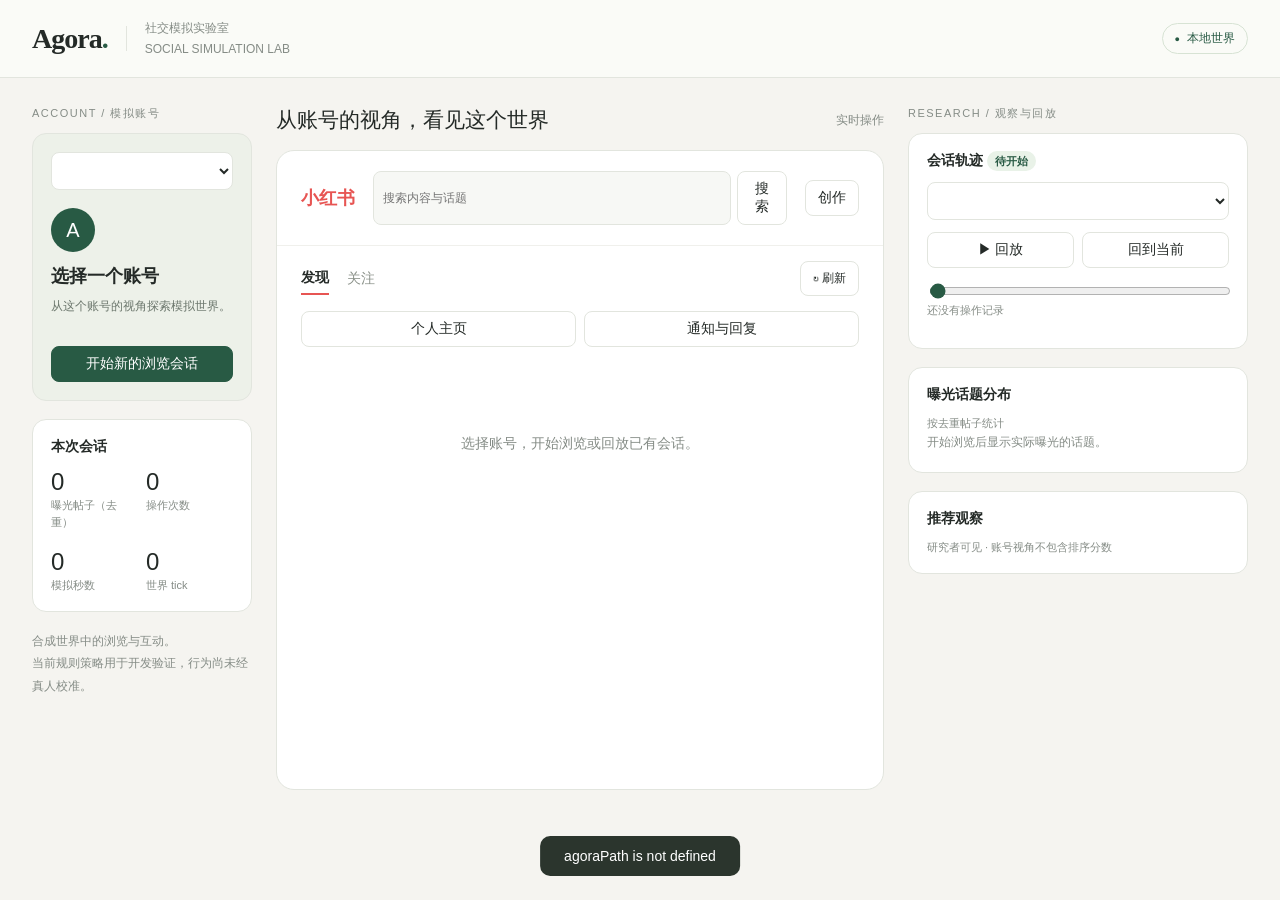
==== commit 3f5a1955: "Deploy IAP developer workspace and synchronized agent viewer" ====
--- a/agora/web/index.html
+++ b/agora/web/index.html
@@ -3,7 +3,8 @@
   <head>
     <meta charset="utf-8" />
     <meta name="viewport" content="width=device-width, initial-scale=1" />
-    <title>Agora · 社交模拟实验室</title>
+    <title>Agora · AI 社媒账号</title>
+    <link rel="stylesheet" href="/static/native.css" />
     <style>
       :root {
         --bg: #f5f4f0;
@@ -580,6 +581,7 @@
         }
       }
     </style>
+    <link rel="stylesheet" href="/static/embed.css" />
   </head>
   <body>
     <header>
@@ -711,6 +713,7 @@
         </div>
       </form>
     </div>
+    <script src="/static/native.js"></script>
     <script>
       const $ = (id) => document.getElementById(id),
         esc = (v) =>
@@ -727,8 +730,12 @@
           );
       const urlParams = new URLSearchParams(location.search),
         runId = urlParams.get("run"),
-        initialActor = urlParams.get("actor");
-      let world = {},
+        initialActor = urlParams.get("actor"),
+        embedded = urlParams.get("embed") === "1";
+      if (embedded) document.body.classList.add("embedded");
+      let pendingViewerStep = null;
+      let selectedPlatform = urlParams.get("platform"),
+        world = {},
         data = null,
         sessionId = null,
         frame = -1,
@@ -765,6 +772,11 @@
         setTimeout(() => ($("toast").style.display = "none"), 3200);
       }
       async function api(path, value) {
+        if (!runId && selectedPlatform && path.startsWith("/api/"))
+          path +=
+            (path.includes("?") ? "&" : "?") +
+            "platform=" +
+            encodeURIComponent(selectedPlatform);
         if (runId) {
           if (value) throw Error("实验观察页面只用于查看，操作由 AI 执行。");
           if (path === "/api/world")
@@ -776,7 +788,7 @@
               encodeURIComponent(runId);
         }
         const r = await fetch(
-          path,
+          agoraPath(path),
           value
             ? {
                 method: "POST",
@@ -838,8 +850,31 @@
         if (after) next.trajectory = [...data.trajectory, ...next.trajectory];
         data = next;
         if (!keepFrame) frame = -1;
+        applyViewerFrame();
         render();
       }
+      function applyViewerFrame() {
+        if (pendingViewerStep === null || !data) return;
+        frame =
+          pendingViewerStep < 0
+            ? -1
+            : data.trajectory.findIndex((e) => e.step === pendingViewerStep);
+      }
+      window.addEventListener("message", (e) => {
+        if (
+          !embedded ||
+          !runId ||
+          e.origin !== location.origin ||
+          e.source !== window.parent ||
+          e.data?.type !== "agora:frame" ||
+          e.data.run !== runId ||
+          !Number.isInteger(e.data.step)
+        )
+          return;
+        pendingViewerStep = e.data.step;
+        applyViewerFrame();
+        render();
+      });
       function current() {
         return frame < 0
           ? data?.observation
@@ -852,12 +887,7 @@
         return `<button data-action="${name}" data-args="${esc(JSON.stringify(args))}" ${!editable() ? "disabled" : ""}>${text}</button>`;
       }
       function media(asset) {
-        const src = runId
-          ? "/api/run-media?run=" +
-            encodeURIComponent(runId) +
-            "&id=" +
-            encodeURIComponent(asset.asset_id)
-          : "/media/" + encodeURIComponent(asset.asset_id);
+        const src = nativeMediaUrl(asset);
         return asset.media_type === "video"
           ? `<video src="${src}" controls preload="metadata"></video>`
           : `<img src="${src}" alt="${esc(asset.alt_text || "帖子图片")}" loading="lazy">`;
@@ -900,7 +930,7 @@
           "profileButton",
           "notificationsButton",
         ])
-          $(id).disabled = !can;
+          if ($(id)) $(id).disabled = !can;
         document
           .querySelectorAll(".tabs button,.searchbar button")
           .forEach((b) => (b.disabled = !can));
@@ -954,6 +984,7 @@
             intro +
             `<div class="feed">${o.cards.map((p) => `<article class="post-card" data-post="${p.post_id}" tabindex="0"><div class="cover">${p.assets.length ? media(p.assets[0]) : "<span>" + esc(p.topics[0] || "Agora") + "</span>"}</div><div class="post-info"><div class="post-title">${esc(p.title || p.body.slice(0, 55))}</div><div class="post-meta"><span>${esc(p.author_name)}</span><span>♡ ${p.num_likes}</span>${actionButton("not_interested", { post_id: p.post_id }, "隐藏")}</div><div class="tags">${p.topics.map((t) => "#" + esc(t)).join(" ")}</div></div></article>`).join("") || '<div class="empty">暂时没有内容<br>试试刷新、切换关注或搜索话题。</div>'}</div><div class="feed-footer">${actionButton("scroll", {}, "继续往下看 ↓")}</div>`;
         }
+        nativeRender(o);
         const end = frame < 0 ? data.trajectory.length - 1 : frame;
         $("replayRange").max = Math.max(0, data.trajectory.length - 1);
         $("replayRange").value = end;
@@ -989,6 +1020,9 @@
                 "start_session",
                 "refresh",
                 "search",
+                "view_community",
+                "view_saved",
+                "view_collection",
                 "view_profile",
                 "open_notifications",
               ].includes(e.action.action_type),
@@ -1094,12 +1128,16 @@
         const b = e.target.closest("[data-action]");
         if (b) {
           e.stopPropagation();
-          act(b.dataset.action, JSON.parse(b.dataset.args));
+          nativeAction(b.dataset.action, JSON.parse(b.dataset.args));
           return;
         }
         const p = e.target.closest("[data-post]");
         if (p) act("open_post", { post_id: Number(p.dataset.post) });
       };
+      document.addEventListener("click", (e) => {
+        const b = e.target.closest("#nativeNav [data-action]");
+        if (b) nativeAction(b.dataset.action, JSON.parse(b.dataset.args));
+      });
       $("content").onkeydown = (e) => {
         if (e.key === "Enter" && e.target.matches("[data-post]"))
           act("open_post", { post_id: Number(e.target.dataset.post) });
@@ -1143,6 +1181,35 @@
       function openEditor(o) {
         const draft = o.draft || {};
         $("postTitle").value = draft.title || "";
+        $("postTitle").hidden = o.platform === "x";
+        document.querySelector("label[for=postTitle]").hidden =
+          o.platform === "x";
+        $("postTitle").maxLength = o.contract?.title_limit || 200;
+        $("postTopics").hidden = o.platform !== "xiaohongshu";
+        document.querySelector("label[for=postTopics]").hidden =
+          o.platform !== "xiaohongshu";
+        let communityField = $("postCommunity"),
+          urlField = $("postUrl");
+        if (!communityField) {
+          communityField = document.createElement("select");
+          communityField.id = "postCommunity";
+          communityField.className = "native-editor-field";
+          $("postTitle").after(communityField);
+          urlField = document.createElement("input");
+          urlField.id = "postUrl";
+          urlField.placeholder = "链接地址（可选）";
+          urlField.className = "native-editor-field";
+          communityField.after(urlField);
+        }
+        communityField.hidden = urlField.hidden = o.platform !== "reddit";
+        communityField.innerHTML = (o.communities || [])
+          .map((c) => `<option value="${esc(c.name)}">${esc(c.name)}</option>`)
+          .join("");
+        communityField.value =
+          draft.community || o.community?.name || communityField.value;
+        urlField.value = draft.url || "";
+        $("postBody").maxLength =
+          o.platform === "x" ? 10000 : o.contract?.body_limit || 10000;
         $("postBody").value = draft.body || "";
         $("postTopics").value = (draft.topics || []).join(", ");
         let catalog = $("assetPicker");
@@ -1154,7 +1221,7 @@
         catalog.innerHTML =
           '<p class="hint">选择图片，勾选顺序即发布顺序</p>' +
           o.asset_library
-            .filter((a) => a.media_type === "image")
+            .filter((a) => ["image", "video"].includes(a.media_type))
             .slice(0, 20)
             .map(
               (a) =>
@@ -1186,15 +1253,31 @@
         const assets = JSON.parse($("assetPicker")?.dataset.order || "[]").map(
           (asset_id) => ({ asset_id }),
         );
-        await act("save_draft", {
-          title: $("postTitle").value,
-          body: $("postBody").value,
-          topics: $("postTopics")
+        const o = current(),
+          args = { body: $("postBody").value, assets };
+        if (o.platform !== "x") args.title = $("postTitle").value;
+        if (o.platform === "xiaohongshu")
+          args.topics = $("postTopics")
             .value.split(/[,，]/)
             .map((t) => t.trim())
-            .filter(Boolean),
-          assets,
-        });
+            .filter(Boolean);
+        if (o.platform === "reddit") {
+          args.community = $("postCommunity").value;
+          if ($("postUrl").value) args.url = $("postUrl").value;
+        }
+        const hasVideo = assets.some(
+          (s) =>
+            o.asset_library.find((a) => a.asset_id === s.asset_id)
+              ?.media_type === "video",
+        );
+        if (hasVideo)
+          for (const spec of assets)
+            spec.role =
+              o.asset_library.find((a) => a.asset_id === spec.asset_id)
+                ?.media_type === "image"
+                ? "cover"
+                : "content";
+        await act("save_draft", args);
         $("publishModal").style.display = "none";
       };
       navigate(async () => {
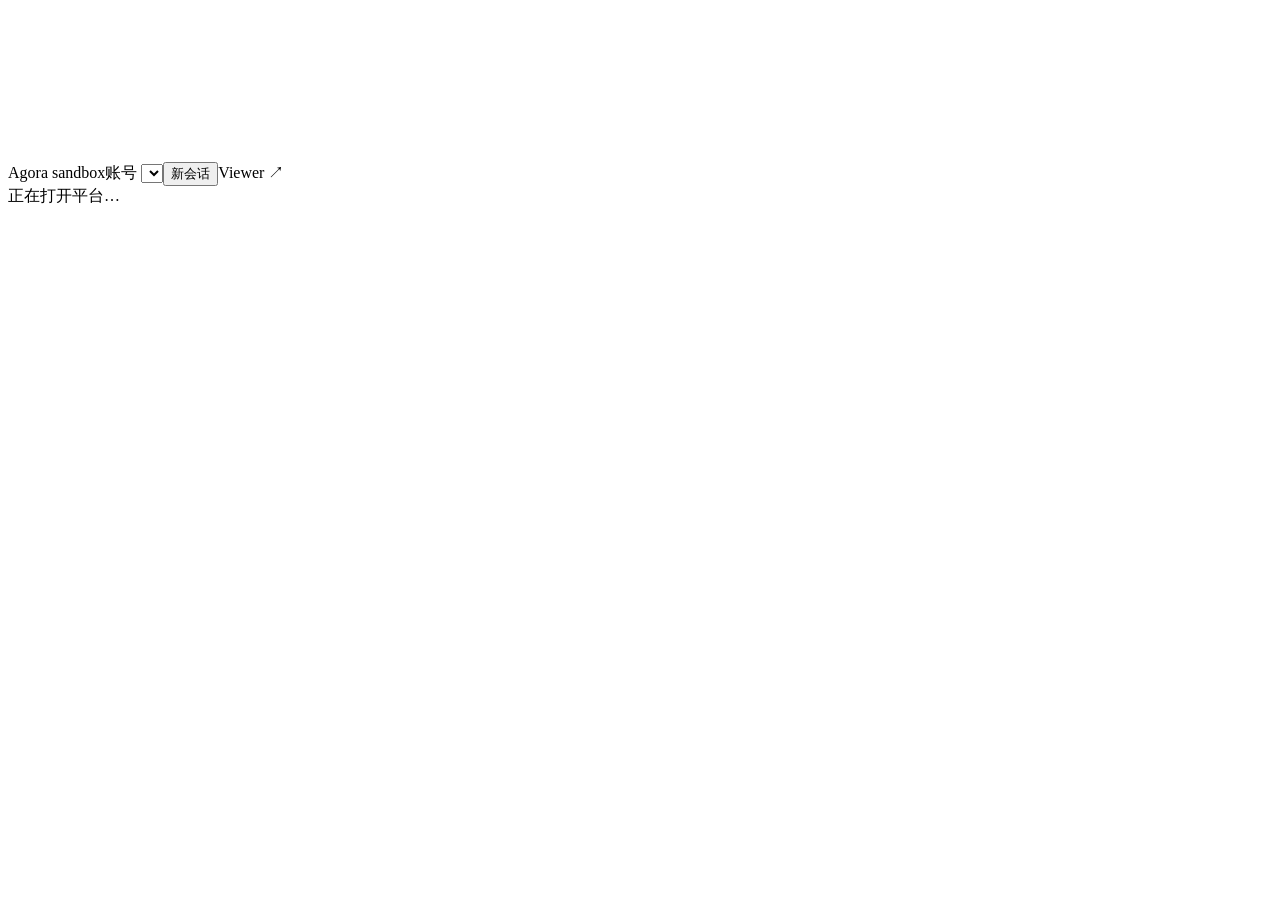
==== commit 56e7d84b: "Rebuild native social platforms and bound simulator memory" ====
--- a/agora/web/index.html
+++ b/agora/web/index.html
@@ -2,1319 +2,108 @@
 <html lang="zh-CN">
   <head>
     <meta charset="utf-8" />
-    <meta name="viewport" content="width=device-width, initial-scale=1" />
-    <title>Agora · AI 社媒账号</title>
+    <meta name="viewport" content="width=device-width,initial-scale=1" />
+    <title>Agora · 社交平台</title>
     <link rel="stylesheet" href="/static/native.css" />
-    <style>
-      :root {
-        --bg: #f5f4f0;
-        --ink: #242a27;
-        --muted: #858c86;
-        --line: #e2e5de;
-        --green: #285a44;
-        --red: #e75553;
-        --card: #fff;
-        --soft: #eef3ed;
-      }
-      * {
-        box-sizing: border-box;
-      }
-      body {
-        margin: 0;
-        background: var(--bg);
-        color: var(--ink);
-        font:
-          14px -apple-system,
-          BlinkMacSystemFont,
-          "Segoe UI",
-          "PingFang SC",
-          "Microsoft YaHei",
-          sans-serif;
-      }
-      button,
-      input,
-      select,
-      textarea {
-        font: inherit;
-      }
-      button {
-        cursor: pointer;
-        background: white;
-        border: 1px solid var(--line);
-        border-radius: 8px;
-        padding: 8px 12px;
-        color: var(--ink);
-      }
-      button:hover {
-        background: var(--soft);
-      }
-      button:disabled {
-        opacity: 0.45;
-        cursor: default;
-      }
-      input,
-      select,
-      textarea {
-        border: 1px solid var(--line);
-        background: white;
-        border-radius: 8px;
-        padding: 9px;
-        width: 100%;
-        color: var(--ink);
-      }
-      textarea {
-        resize: vertical;
-        min-height: 86px;
-      }
-      a {
-        color: var(--green);
-      }
-      header {
-        height: 78px;
-        border-bottom: 1px solid var(--line);
-        display: flex;
-        align-items: center;
-        padding: 0 32px;
-        gap: 18px;
-        background: #fafbf7;
-      }
-      .brand {
-        font:
-          700 28px Georgia,
-          serif;
-        letter-spacing: -1px;
-      }
-      .brand span {
-        color: var(--green);
-      }
-      .divider {
-        height: 25px;
-        width: 1px;
-        background: var(--line);
-      }
-      .subtitle {
-        color: var(--muted);
-        font-size: 12px;
-        line-height: 1.7;
-      }
-      .status {
-        margin-left: auto;
-        border: 1px solid #d7e3d4;
-        border-radius: 20px;
-        padding: 6px 12px;
-        font-size: 12px;
-        color: var(--green);
-      }
-      .status:before {
-        content: "●";
-        padding-right: 7px;
-        font-size: 9px;
-      }
-      main {
-        max-width: 1600px;
-        margin: 0 auto;
-        display: grid;
-        grid-template-columns: 220px minmax(400px, 1fr) 340px;
-        gap: 24px;
-        padding: 28px 32px;
-      }
-      .label {
-        font-size: 11px;
-        letter-spacing: 1.5px;
-        color: var(--muted);
-        text-transform: uppercase;
-        margin-bottom: 12px;
-      }
-      .panel {
-        background: var(--card);
-        border: 1px solid var(--line);
-        border-radius: 14px;
-        padding: 18px;
-        margin-bottom: 18px;
-      }
-      .panel h3 {
-        margin: 0 0 12px;
-        font-size: 14px;
-      }
-      .profile {
-        background: #edf1e9;
-      }
-      .avatar {
-        width: 44px;
-        height: 44px;
-        background: var(--green);
-        color: white;
-        border-radius: 50%;
-        display: flex;
-        align-items: center;
-        justify-content: center;
-        font-size: 20px;
-        margin: 18px 0 12px;
-      }
-      .name {
-        font-size: 18px;
-        font-weight: 600;
-      }
-      .bio {
-        color: #6c776d;
-        font-size: 12px;
-        line-height: 1.8;
-        margin: 8px 0 18px;
-      }
-      .primary {
-        background: var(--green);
-        color: white;
-        border-color: var(--green);
-      }
-      .primary:hover {
-        background: #39735a;
-      }
-      .wide {
-        width: 100%;
-        margin-top: 10px;
-      }
-      .facts {
-        display: grid;
-        grid-template-columns: 1fr 1fr;
-        gap: 18px 8px;
-      }
-      .fact strong {
-        display: block;
-        font-size: 24px;
-        font-weight: 500;
-      }
-      .fact span {
-        font-size: 11px;
-        color: var(--muted);
-      }
-      .hint {
-        font-size: 12px;
-        color: var(--muted);
-        line-height: 1.9;
-      }
-      .active-badge {
-        color: var(--green);
-        background: #e9f2e8;
-        border-radius: 12px;
-        padding: 4px 8px;
-        font-size: 11px;
-      }
-      .section-head {
-        display: flex;
-        align-items: center;
-        justify-content: space-between;
-        margin: 0 0 16px;
-      }
-      .section-head h1 {
-        font-size: 21px;
-        font-weight: 500;
-        margin: 0;
-      }
-      .section-head span {
-        font-size: 12px;
-        color: var(--muted);
-      }
-      .phone {
-        background: white;
-        border: 1px solid var(--line);
-        border-radius: 18px;
-        overflow: hidden;
-        min-height: 640px;
-      }
-      .appbar {
-        display: flex;
-        align-items: center;
-        padding: 20px 24px;
-        gap: 18px;
-        border-bottom: 1px solid #f0f0ec;
-      }
-      .appbrand {
-        font-weight: 700;
-        font-size: 18px;
-        white-space: nowrap;
-        color: var(--red);
-      }
-      .searchbar {
-        display: flex;
-        gap: 6px;
-        flex: 1;
-      }
-      .searchbar input {
-        background: #f7f8f5;
-        font-size: 12px;
-      }
-      .tabs {
-        display: flex;
-        align-items: center;
-        gap: 18px;
-        padding: 15px 24px;
-      }
-      .tab {
-        border: 0;
-        padding: 6px 0;
-        color: #899088;
-        border-radius: 0;
-      }
-      .tab.active {
-        color: var(--ink);
-        font-weight: 600;
-        border-bottom: 2px solid var(--red);
-      }
-      .tabs .refresh {
-        margin-left: auto;
-        font-size: 12px;
-      }
-      .feed {
-        padding: 0 18px 20px;
-        display: grid;
-        grid-template-columns: 1fr 1fr;
-        gap: 18px;
-      }
-      .post-card {
-        border: 1px solid #efefea;
-        border-radius: 12px;
-        overflow: hidden;
-        cursor: pointer;
-        background: white;
-      }
-      .cover {
-        background: #e9eee5;
-        aspect-ratio: 4/3;
-        overflow: hidden;
-        display: flex;
-        align-items: center;
-        justify-content: center;
-      }
-      .cover img {
-        width: 100%;
-        height: 100%;
-        object-fit: cover;
-      }
-      .cover span {
-        font:
-          italic 24px Georgia,
-          serif;
-        color: #657762;
-      }
-      .post-info {
-        padding: 12px;
-      }
-      .post-title {
-        font-weight: 600;
-        font-size: 14px;
-        line-height: 1.6;
-        margin-bottom: 10px;
-      }
-      .post-meta {
-        display: flex;
-        justify-content: space-between;
-        font-size: 11px;
-        color: #858c85;
-        align-items: center;
-        gap: 8px;
-      }
-      .post-meta button {
-        border: 0;
-        padding: 0;
-        font-size: 11px;
-        color: #9a9e99;
-      }
-      .tags {
-        font-size: 11px;
-        color: var(--green);
-        margin-top: 9px;
-      }
-      .feed-footer {
-        padding: 12px 24px 24px;
-        text-align: center;
-      }
-      .empty {
-        padding: 70px 24px;
-        text-align: center;
-        color: var(--muted);
-        grid-column: 1/-1;
-        line-height: 2;
-      }
-      .detail {
-        padding: 18px 24px;
-      }
-      .detail-top {
-        display: flex;
-        align-items: center;
-        justify-content: space-between;
-        margin-bottom: 16px;
-      }
-      .gallery {
-        display: flex;
-        gap: 8px;
-        overflow-x: auto;
-      }
-      .gallery img,
-      .gallery video {
-        width: 100%;
-        max-height: 430px;
-        object-fit: contain;
-        border-radius: 8px;
-        background: var(--soft);
-      }
-      .detail h2 {
-        font-size: 20px;
-        line-height: 1.5;
-      }
-      .body {
-        white-space: pre-wrap;
-        line-height: 1.9;
-      }
-      .actions {
-        display: flex;
-        flex-wrap: wrap;
-        gap: 8px;
-        margin: 18px 0;
-      }
-      .comments {
-        margin: 18px 0;
-        border-top: 1px solid var(--line);
-        padding-top: 16px;
-      }
-      .comment {
-        padding: 10px 0;
-        font-size: 13px;
-        line-height: 1.7;
-      }
-      .comment small {
-        color: var(--muted);
-      }
-      .reply {
-        margin-left: 20px;
-        border-left: 2px solid var(--line);
-        padding-left: 12px;
-      }
-      .row {
-        display: flex;
-        gap: 8px;
-        align-items: center;
-      }
-      .row > * {
-        flex: 1;
-      }
-      .replay-controls {
-        margin: 12px 0;
-      }
-      .range {
-        padding: 0;
-        accent-color: var(--green);
-      }
-      .timeline {
-        max-height: 230px;
-        overflow: auto;
-        margin-top: 12px;
-      }
-      .event {
-        padding: 10px 6px;
-        border-left: 2px solid var(--line);
-        cursor: pointer;
-        font-size: 12px;
-      }
-      .event.selected {
-        border-color: var(--green);
-        background: var(--soft);
-      }
-      .event small {
-        display: block;
-        color: var(--muted);
-        margin-top: 4px;
-      }
-      .bar {
-        height: 6px;
-        background: #e8eee6;
-        border-radius: 3px;
-        margin: 6px 0 12px;
-        overflow: hidden;
-      }
-      .bar i {
-        display: block;
-        height: 100%;
-        background: #6c9374;
-        border-radius: 3px;
-      }
-      .topic-label {
-        display: flex;
-        justify-content: space-between;
-        font-size: 12px;
-      }
-      .diagnostics {
-        font-size: 11px;
-        overflow: auto;
-        max-height: 240px;
-        line-height: 1.7;
-      }
-      .decision {
-        border-top: 1px solid var(--line);
-        padding: 9px 0;
-      }
-      .decision summary {
-        cursor: pointer;
-      }
-      .decision pre {
-        white-space: pre-wrap;
-        color: #687366;
-      }
-      .pill {
-        font-size: 10px;
-        background: var(--soft);
-        color: var(--green);
-        padding: 2px 6px;
-        border-radius: 5px;
-      }
-      .legend {
-        font-size: 11px;
-        color: var(--muted);
-      }
-      #toast {
-        position: fixed;
-        bottom: 24px;
-        left: 50%;
-        transform: translateX(-50%);
-        background: #2b352d;
-        color: white;
-        border-radius: 10px;
-        padding: 12px 24px;
-        display: none;
-        z-index: 10;
-      }
-      .modal {
-        position: fixed;
-        inset: 0;
-        background: #0005;
-        display: none;
-        align-items: center;
-        justify-content: center;
-        z-index: 8;
-      }
-      .modal .panel {
-        width: min(90vw, 500px);
-        padding: 24px;
-      }
-      .modal label {
-        display: block;
-        margin: 12px 0 6px;
-        color: var(--muted);
-        font-size: 12px;
-      }
-      .mobile-label {
-        display: none;
-      }
-      @media (max-width: 1150px) {
-        main {
-          grid-template-columns: 180px minmax(340px, 1fr);
-          padding: 20px;
-          gap: 20px;
-        }
-        .research {
-          grid-column: 1/-1;
-          display: grid;
-          grid-template-columns: 1fr 1fr 1fr;
-          gap: 16px;
-        }
-        .research > .label {
-          display: none;
-        }
-        .research .panel {
-          margin: 0;
-        }
-      }
-      @media (max-width: 680px) {
-        header {
-          padding: 0 18px;
-        }
-        main {
-          display: block;
-          padding: 16px;
-        }
-        .sidebar {
-          display: flex;
-          gap: 12px;
-        }
-        .sidebar > .label,
-        .sidebar .hint,
-        .sidebar .avatar,
-        .sidebar .bio,
-        .sidebar .facts-panel {
-          display: none;
-        }
-        .sidebar > .panel {
-          flex: 1;
-          padding: 12px;
-        }
-        .sidebar .name {
-          font-size: 14px;
-          margin-top: 8px;
-        }
-        .research {
-          display: block;
-          margin-top: 18px;
-        }
-        .research .panel {
-          margin-bottom: 16px;
-        }
-        .appbar {
-          padding: 16px;
-        }
-        .subtitle {
-          display: none;
-        }
-        .feed {
-          gap: 10px;
-          padding: 0 10px 14px;
-        }
-        .post-info {
-          padding: 10px;
-        }
-        .post-title {
-          font-size: 12px;
-        }
-        .section-head h1 {
-          font-size: 18px;
-        }
-        .phone {
-          min-height: 500px;
-        }
-      }
-    </style>
     <link rel="stylesheet" href="/static/embed.css" />
+    <script src="/static/native.js" defer></script>
+    <script src="/static/platform.js" defer></script>
   </head>
   <body>
-    <header>
-      <div class="brand">Agora<span>.</span></div>
-      <div class="divider"></div>
-      <div class="subtitle">社交模拟实验室<br />SOCIAL SIMULATION LAB</div>
-      <div class="status" id="worldStatus">本地世界</div>
-    </header>
-    <main>
-      <aside class="sidebar">
-        <div class="label">Account / 模拟账号</div>
-        <div class="panel profile">
-          <select id="userSelect" aria-label="选择模拟账号"></select>
-          <div class="avatar" id="avatar">A</div>
-          <div class="name" id="accountName">选择一个账号</div>
-          <div class="bio" id="accountBio">从这个账号的视角探索模拟世界。</div>
-          <button class="primary wide" id="newSession">开始新的浏览会话</button>
+    <svg class="p-defs" aria-hidden="true">
+      <defs>
+        <symbol id="p-home" viewBox="0 0 24 24">
+          <path d="m3 10 9-7 9 7v10a1 1 0 0 1-1 1h-5v-7H9v7H4a1 1 0 0 1-1-1Z" />
+        </symbol>
+        <symbol id="p-search" viewBox="0 0 24 24">
+          <circle cx="10.5" cy="10.5" r="7.5" />
+          <path d="m16 16 5 5" />
+        </symbol>
+        <symbol id="p-plus" viewBox="0 0 24 24">
+          <path d="M12 4v16M4 12h16" />
+        </symbol>
+        <symbol id="p-bell" viewBox="0 0 24 24">
+          <path d="M5 17h14l-2-3V9a5 5 0 0 0-10 0v5Zm5 3h4" />
+        </symbol>
+        <symbol id="p-person" viewBox="0 0 24 24">
+          <circle cx="12" cy="8" r="4" />
+          <path d="M4 21v-2a8 8 0 0 1 16 0v2" />
+        </symbol>
+        <symbol id="p-heart" viewBox="0 0 24 24">
+          <path
+            d="M12 21S2 15 2 8a5 5 0 0 1 10-1 5 5 0 0 1 10 1c0 7-10 13-10 13Z"
+          />
+        </symbol>
+        <symbol id="p-bookmark" viewBox="0 0 24 24">
+          <path d="M6 3h12v18l-6-4-6 4Z" />
+        </symbol>
+        <symbol id="p-star" viewBox="0 0 24 24">
+          <path d="m12 2 3 7 8 1-6 5 2 8-7-4-7 4 2-8-6-5 8-1Z" />
+        </symbol>
+        <symbol id="p-comment" viewBox="0 0 24 24">
+          <path d="M21 11a9 9 0 0 1-9 9H3l2-5a9 9 0 1 1 16-4Z" />
+        </symbol>
+        <symbol id="p-repost" viewBox="0 0 24 24">
+          <path d="m3 8 4-4 4 4M7 4v12h6m8 0-4 4-4-4m4 4V8h-6" />
+        </symbol>
+        <symbol id="p-share" viewBox="0 0 24 24">
+          <path d="M12 16V3m-5 5 5-5 5 5M4 14v7h16v-7" />
+        </symbol>
+        <symbol id="p-back" viewBox="0 0 24 24">
+          <path d="M20 12H4m7-7-7 7 7 7" />
+        </symbol>
+        <symbol id="p-close" viewBox="0 0 24 24">
+          <path d="m5 5 14 14M5 19 19 5" />
+        </symbol>
+        <symbol id="p-more" viewBox="0 0 24 24">
+          <circle cx="4" cy="12" r="1" />
+          <circle cx="12" cy="12" r="1" />
+          <circle cx="20" cy="12" r="1" />
+        </symbol>
+        <symbol id="p-image" viewBox="0 0 24 24">
+          <rect x="3" y="3" width="18" height="18" rx="3" />
+          <circle cx="8" cy="8" r="2" />
+          <path d="m3 18 6-6 4 4 4-6 4 5" />
+        </symbol>
+        <symbol id="p-arrow" viewBox="0 0 24 24">
+          <path d="m6 15 6-6 6 6" />
+        </symbol>
+        <symbol id="p-down" viewBox="0 0 24 24">
+          <path d="m6 9 6 6 6-6" />
+        </symbol>
+        <symbol id="p-video" viewBox="0 0 24 24">
+          <rect x="3" y="5" width="13" height="14" rx="3" />
+          <path d="m16 10 5-4v12l-5-4" />
+        </symbol>
+        <symbol id="p-pin" viewBox="0 0 24 24">
+          <path d="m8 3 9 9-3 3-4-1-4 4-1-1 4-4-1-4Z" />
+        </symbol>
+      </defs>
+    </svg>
+    <div class="sandbox-bar" id="sandboxBar">
+      <a id="developerLink">Agora sandbox</a><span id="sourceName"></span
+      ><label
+        >账号
+        <select id="userSelect" aria-label="模拟账号"></select></label
+      ><button id="newSession">新会话</button><a id="viewerLink">Viewer ↗</a>
+    </div>
+    <main id="platformRoot" aria-live="polite">
+      <div class="p-loading">正在打开平台…</div>
+    </main>
+    <dialog id="actionDialog" class="p-dialog">
+      <form id="actionForm">
+        <div class="p-dialog-head">
+          <h2 id="dialogTitle"></h2>
+          <button type="button" data-dialog-close aria-label="关闭">×</button>
         </div>
-        <div class="panel facts-panel">
-          <h3>本次会话</h3>
-          <div class="facts">
-            <div class="fact">
-              <strong id="seenCount">0</strong><span>曝光帖子（去重）</span>
-            </div>
-            <div class="fact">
-              <strong id="actionCount">0</strong><span>操作次数</span>
-            </div>
-            <div class="fact">
-              <strong id="browseTime">0</strong><span>模拟秒数</span>
-            </div>
-            <div class="fact">
-              <strong id="tickCount">0</strong><span>世界 tick</span>
-            </div>
-          </div>
-        </div>
-        <p class="hint">
-          合成世界中的浏览与互动。<br />当前规则策略用于开发验证，行为尚未经真人校准。
-        </p>
-      </aside>
-      <section>
-        <div class="section-head">
-          <h1>从账号的视角，看见这个世界</h1>
-          <span id="viewMode">实时操作</span>
-        </div>
-        <div class="phone">
-          <div class="appbar">
-            <div class="appbrand" id="appName">小红书</div>
-            <form class="searchbar" id="searchForm">
-              <input
-                id="query"
-                placeholder="搜索内容与话题"
-                aria-label="搜索"
-              /><button>搜索</button>
-            </form>
-            <button id="publishButton">创作</button>
-          </div>
-          <div class="tabs" id="tabs">
-            <button class="tab active" data-feed="discover">发现</button
-            ><button class="tab" data-feed="following">关注</button
-            ><button class="refresh" id="refreshButton">↻ 刷新</button>
-          </div>
-          <div class="row" style="padding: 0 24px 12px">
-            <button id="profileButton">个人主页</button
-            ><button id="notificationsButton">通知与回复</button>
-          </div>
-          <div id="content">
-            <div class="empty">选择账号，开始浏览或回放已有会话。</div>
-          </div>
-        </div>
-      </section>
-      <aside class="research">
-        <div class="label">Research / 观察与回放</div>
-        <div class="panel">
-          <h3>
-            会话轨迹 <span class="active-badge" id="sessionBadge">待开始</span>
-          </h3>
-          <select id="sessionSelect" aria-label="选择会话"></select>
-          <div class="row replay-controls">
-            <button id="playButton">▶ 回放</button
-            ><button id="liveButton">回到当前</button>
-          </div>
-          <input
-            class="range"
-            type="range"
-            id="replayRange"
-            min="0"
-            max="0"
-            value="0"
-            aria-label="回放进度"
-          />
-          <div class="legend" id="frameLabel">还没有操作记录</div>
-          <div class="timeline" id="timeline"></div>
-        </div>
-        <div class="panel">
-          <h3>曝光话题分布</h3>
-          <div class="legend">按去重帖子统计</div>
-          <div id="topicChart" class="hint">开始浏览后显示实际曝光的话题。</div>
-        </div>
-        <div class="panel">
-          <h3>推荐观察</h3>
-          <div class="legend" id="recMeta">
-            研究者可见 · 账号视角不包含排序分数
-          </div>
-          <div id="diagnostics" class="diagnostics"></div>
-        </div>
-      </aside>
-    </main>
-    <div id="toast" role="status"></div>
-    <div class="modal" id="publishModal">
-      <form class="panel" id="publishForm">
-        <h3>发布一条笔记</h3>
-        <label for="postTitle">标题</label
-        ><input
-          id="postTitle"
-          maxlength="200"
-          placeholder="给这条记录起个标题"
-        /><label for="postBody">正文</label
-        ><textarea
-          id="postBody"
-          required
-          maxlength="10000"
-          placeholder="分享你的体验与想法"
-        ></textarea
-        ><label for="postTopics">话题（用逗号分隔）</label
-        ><input id="postTopics" placeholder="城市漫游, 摄影" />
-        <div class="row" style="margin-top: 20px">
-          <button type="button" id="cancelPublish">取消</button
-          ><button class="primary">发布</button>
+        <div id="dialogFields"></div>
+        <div class="p-dialog-foot">
+          <button type="button" data-dialog-close>取消</button
+          ><button class="p-primary" id="dialogSubmit">确定</button>
         </div>
       </form>
-    </div>
-    <script src="/static/native.js"></script>
-    <script>
-      const $ = (id) => document.getElementById(id),
-        esc = (v) =>
-          String(v ?? "").replace(
-            /[&<>"']/g,
-            (c) =>
-              ({
-                "&": "&amp;",
-                "<": "&lt;",
-                ">": "&gt;",
-                '"': "&quot;",
-                "'": "&#39;",
-              })[c],
-          );
-      const urlParams = new URLSearchParams(location.search),
-        runId = urlParams.get("run"),
-        initialActor = urlParams.get("actor"),
-        embedded = urlParams.get("embed") === "1";
-      if (embedded) document.body.classList.add("embedded");
-      let pendingViewerStep = null;
-      let selectedPlatform = urlParams.get("platform"),
-        world = {},
-        data = null,
-        sessionId = null,
-        frame = -1,
-        timer = null,
-        busy = false;
-      const labels = {
-        start_session: "开始浏览",
-        refresh: "刷新推荐",
-        scroll: "向下浏览",
-        open_post: "打开内容",
-        back: "返回列表",
-        dwell: "阅读停留",
-        like_post: "点赞",
-        unlike_post: "取消点赞",
-        collect_post: "收藏",
-        uncollect_post: "取消收藏",
-        not_interested: "不感兴趣",
-        search: "搜索",
-        follow_user: "关注",
-        unfollow_user: "取消关注",
-        create_post: "发布内容",
-        create_comment: "发表评论",
-        end_session: "结束会话",
-        policy_failure: "策略调用失败",
-        view_profile: "查看个人主页",
-        open_notifications: "通知与回复",
-        open_studio: "进入创作工作台",
-        save_draft: "选择素材并保存草稿",
-        publish_draft: "发布草稿",
-      };
-      function toast(text) {
-        $("toast").textContent = text;
-        $("toast").style.display = "block";
-        setTimeout(() => ($("toast").style.display = "none"), 3200);
-      }
-      async function api(path, value) {
-        if (!runId && selectedPlatform && path.startsWith("/api/"))
-          path +=
-            (path.includes("?") ? "&" : "?") +
-            "platform=" +
-            encodeURIComponent(selectedPlatform);
-        if (runId) {
-          if (value) throw Error("实验观察页面只用于查看，操作由 AI 执行。");
-          if (path === "/api/world")
-            path = "/api/run-world?run=" + encodeURIComponent(runId);
-          else if (path.startsWith("/api/session?id="))
-            path =
-              path.replace("/api/session", "/api/run-session") +
-              "&run=" +
-              encodeURIComponent(runId);
-        }
-        const r = await fetch(
-          agoraPath(path),
-          value
-            ? {
-                method: "POST",
-                headers: { "Content-Type": "application/json" },
-                body: JSON.stringify(value),
-              }
-            : {},
-        );
-        const v = await r.json();
-        if (!r.ok) throw Error(v.error || "请求失败");
-        return v;
-      }
-      async function loadWorld() {
-        world = await api("/api/world");
-        $("worldStatus").textContent = world.world_id + " · tick " + world.tick;
-        $("appName").textContent = {
-          xiaohongshu: "小红书",
-          reddit: "Reddit",
-          x: "X",
-          generic: "Agora 社区",
-        }[world.preset];
-        const user = $("userSelect").value;
-        $("userSelect").innerHTML = world.users
-          .map(
-            (u) =>
-              `<option value="${u.user_id}">${esc(u.name || u.handle)}</option>`,
-          )
-          .join("");
-        if (user) $("userSelect").value = user;
-        updateSessions();
-      }
-      function updateSessions() {
-        const uid = Number($("userSelect").value);
-        const sessions = world.sessions.filter((s) => s.user_id === uid);
-        $("sessionSelect").innerHTML = sessions.length
-          ? sessions
-              .map(
-                (s) =>
-                  `<option value="${s.session_id}">会话 #${s.session_id} · ${s.status === "active" ? "进行中" : "已结束"}</option>`,
-              )
-              .join("")
-          : '<option value="">尚无会话</option>';
-        if (sessions.some((s) => s.session_id === sessionId))
-          $("sessionSelect").value = sessionId;
-        else if (sessions.length)
-          $("sessionSelect").value = sessions.at(-1).session_id;
-        return sessions;
-      }
-      async function loadSession(id, keepFrame = false) {
-        const sid = Number(id),
-          after =
-            keepFrame && sid === sessionId && data
-              ? data.trajectory.at(-1)?.step || 0
-              : 0;
-        sessionId = sid;
-        const next = await api(
-          "/api/session?id=" + sid + (runId && after ? "&after=" + after : ""),
-        );
-        if (after) next.trajectory = [...data.trajectory, ...next.trajectory];
-        data = next;
-        if (!keepFrame) frame = -1;
-        applyViewerFrame();
-        render();
-      }
-      function applyViewerFrame() {
-        if (pendingViewerStep === null || !data) return;
-        frame =
-          pendingViewerStep < 0
-            ? -1
-            : data.trajectory.findIndex((e) => e.step === pendingViewerStep);
-      }
-      window.addEventListener("message", (e) => {
-        if (
-          !embedded ||
-          !runId ||
-          e.origin !== location.origin ||
-          e.source !== window.parent ||
-          e.data?.type !== "agora:frame" ||
-          e.data.run !== runId ||
-          !Number.isInteger(e.data.step)
-        )
-          return;
-        pendingViewerStep = e.data.step;
-        applyViewerFrame();
-        render();
-      });
-      function current() {
-        return frame < 0
-          ? data?.observation
-          : data?.trajectory[frame]?.observation;
-      }
-      function editable() {
-        return !runId && frame < 0 && current()?.status === "active" && !busy;
-      }
-      function actionButton(name, args, text) {
-        return `<button data-action="${name}" data-args="${esc(JSON.stringify(args))}" ${!editable() ? "disabled" : ""}>${text}</button>`;
-      }
-      function media(asset) {
-        const src = nativeMediaUrl(asset);
-        return asset.media_type === "video"
-          ? `<video src="${src}" controls preload="metadata"></video>`
-          : `<img src="${src}" alt="${esc(asset.alt_text || "帖子图片")}" loading="lazy">`;
-      }
-      function comments(items) {
-        return (items || [])
-          .map(
-            (c) =>
-              `<div class="comment"><small>用户 ${c.author_id}${c.is_pinned ? " · 置顶" : ""}</small><br>${esc(c.content)}<div class="reply">${comments(c.replies)}</div></div>`,
-          )
-          .join("");
-      }
-      function render() {
-        for (const id of ["userSelect", "sessionSelect", "newSession"])
-          $(id).disabled = busy || (id === "newSession" && !!runId);
-        const o = current();
-        if (!o) return;
-        $("accountName").textContent = o.account.name;
-        $("accountBio").textContent = o.account.bio;
-        $("avatar").textContent = (o.account.name || "A")[0];
-        $("tickCount").textContent = o.tick;
-        $("viewMode").textContent =
-          frame < 0 ? "实时操作 / 当前状态" : "回放 / 历史状态";
-        $("sessionBadge").textContent =
-          "#" + sessionId + " " + (o.status === "active" ? "进行中" : "已结束");
-        $("browseTime").textContent = Math.round(o.elapsed_ms / 1000);
-        $("actionCount").textContent =
-          frame < 0 ? data.trajectory.length - 1 : frame;
-        $("tabs").style.display = o.screen === "detail" ? "none" : "flex";
-        document
-          .querySelectorAll("[data-feed]")
-          .forEach((b) =>
-            b.classList.toggle("active", b.dataset.feed === o.feed_type),
-          );
-        const can = editable();
-        for (const id of [
-          "refreshButton",
-          "query",
-          "publishButton",
-          "profileButton",
-          "notificationsButton",
-        ])
-          if ($(id)) $(id).disabled = !can;
-        document
-          .querySelectorAll(".tabs button,.searchbar button")
-          .forEach((b) => (b.disabled = !can));
-        if (o.screen === "studio") {
-          const draft = o.draft;
-          $("content").innerHTML =
-            `<div class="detail"><h2>内容创作工作台</h2><p class="hint">素材选择 → 图文草稿 → 发布 → 受众反馈</p>${
-              draft
-                ? `<h3>${esc(draft.title || "新草稿")}</h3><div class="body">${esc(draft.body)}</div><div class="gallery">${(
-                    draft.assets || []
-                  )
-                    .map((spec) =>
-                      o.asset_library.find(
-                        (asset) => asset.asset_id === spec.asset_id,
-                      ),
-                    )
-                    .filter(Boolean)
-                    .map(media)
-                    .join(
-                      "",
-                    )}</div><div class="actions">${actionButton("publish_draft", {}, "发布这份草稿")}</div>`
-                : '<p class="hint">尚未保存草稿。选择素材和文案后，草稿会进入操作轨迹。</p>'
-            }<button id="editDraft" ${!can ? "disabled" : ""}>${draft ? "编辑草稿" : "开始编辑"}</button><h3>账号素材库 · ${o.asset_library.length} 项</h3><div class="feed">${o.asset_library
-              .slice(0, 12)
-              .map(
-                (asset) =>
-                  `<div class="post-card"><div class="cover">${media(asset)}</div><div class="post-info">${esc(asset.alt_text || asset.media_type)}</div></div>`,
-              )
-              .join("")}</div></div>`;
-          if ($("editDraft")) $("editDraft").onclick = () => openEditor(o);
-        } else if (o.screen === "detail") {
-          const p = o.post;
-          const id = { post_id: p.post_id };
-          $("content").innerHTML =
-            `<div class="detail"><div class="detail-top">${actionButton("back", {}, "← 返回")}<span>${esc(p.author_name)}</span>${actionButton("follow_user", { followee_id: p.author_id }, "关注")}</div><div class="gallery">${p.assets.map(media).join("")}</div><h2>${esc(p.title || "一条记录")}</h2><div class="body">${esc(p.body)}</div><div class="tags">${p.topics.map((t) => "#" + esc(t)).join(" ")}</div><div class="actions">${actionButton(p.liked ? "unlike_post" : "like_post", id, p.liked ? "♥ 已赞" : "♡ 点赞")}${o.available_actions.collect_post ? actionButton(p.collected ? "uncollect_post" : "collect_post", id, p.collected ? "★ 已收藏" : "☆ 收藏") : ""}${actionButton("dwell", { duration_ms: 10000 }, "阅读 10 秒")}${actionButton("not_interested", id, "不感兴趣")}</div><div class="comments"><b>评论</b>${comments(p.comments) || '<p class="hint">还没有评论，分享你的想法。</p>'}<form id="commentForm"><textarea id="commentText" required maxlength="5000" placeholder="写一条评论…" ${!can ? "disabled" : ""}></textarea><button class="primary wide" ${!can ? "disabled" : ""}>发表评论</button></form></div></div>`;
-          $("commentForm").onsubmit = (e) => {
-            e.preventDefault();
-            act("create_comment", {
-              post_id: p.post_id,
-              content: $("commentText").value,
-            });
-          };
-        } else {
-          const intro =
-            o.screen === "profile" && o.profile
-              ? `<div class="detail"><h2>${esc(o.profile.name)}</h2><p class="body">${esc(o.profile.bio)}</p><p class="hint">粉丝 ${o.profile.followers} · 关注 ${o.profile.following}</p></div>`
-              : o.screen === "notifications"
-                ? `<div class="detail"><h2>通知与回复</h2>${o.notifications.map((n) => `<div class="comment">用户 ${n.actor_id} · ${esc(n.kind)}<br>${esc(n.content || "与你的内容互动")} <small>tick ${n.tick}</small></div>`).join("") || '<p class="hint">暂时没有通知</p>'}</div>`
-                : "";
-          $("content").innerHTML =
-            intro +
-            `<div class="feed">${o.cards.map((p) => `<article class="post-card" data-post="${p.post_id}" tabindex="0"><div class="cover">${p.assets.length ? media(p.assets[0]) : "<span>" + esc(p.topics[0] || "Agora") + "</span>"}</div><div class="post-info"><div class="post-title">${esc(p.title || p.body.slice(0, 55))}</div><div class="post-meta"><span>${esc(p.author_name)}</span><span>♡ ${p.num_likes}</span>${actionButton("not_interested", { post_id: p.post_id }, "隐藏")}</div><div class="tags">${p.topics.map((t) => "#" + esc(t)).join(" ")}</div></div></article>`).join("") || '<div class="empty">暂时没有内容<br>试试刷新、切换关注或搜索话题。</div>'}</div><div class="feed-footer">${actionButton("scroll", {}, "继续往下看 ↓")}</div>`;
-        }
-        nativeRender(o);
-        const end = frame < 0 ? data.trajectory.length - 1 : frame;
-        $("replayRange").max = Math.max(0, data.trajectory.length - 1);
-        $("replayRange").value = end;
-        $("frameLabel").textContent =
-          `第 ${end + 1} / ${data.trajectory.length} 步 · ${Math.round(o.elapsed_ms / 1000)} 秒`;
-        $("timeline").innerHTML = data.trajectory
-          .map(
-            (e, i) =>
-              `<div class="event ${i === end ? "selected" : ""}" data-frame="${i}">${String(i + 1).padStart(2, "0")} · ${esc(labels[e.action.action_type] || e.action.action_type)}${e.action.arguments.post_id ? " #" + e.action.arguments.post_id : ""}<small>tick ${e.tick} · ${Math.round(e.elapsed_ms / 1000)}s${e.result.success === false ? " · 失败" : ""}</small>${e.action.rationale ? `<div class="hint">${esc(e.action.rationale)}</div>` : ""}</div>`,
-          )
-          .join("");
-        const seen = new Map();
-        for (const e of data.trajectory.slice(0, end + 1))
-          for (const p of e.observation.cards) seen.set(p.post_id, p);
-        $("seenCount").textContent = seen.size;
-        const counts = {};
-        for (const p of seen.values())
-          for (const t of p.topics) counts[t] = (counts[t] || 0) + 1;
-        const max = Math.max(1, ...Object.values(counts));
-        $("topicChart").innerHTML =
-          Object.entries(counts)
-            .sort((a, b) => b[1] - a[1])
-            .map(
-              ([t, n]) =>
-                `<div class="topic-label"><span>${esc(t)}</span><span>${n}</span></div><div class="bar"><i style="width:${(n / max) * 100}%"></i></div>`,
-            )
-            .join("") || '<span class="hint">暂无曝光</span>';
-        const requestIndex =
-          data.trajectory
-            .slice(0, end + 1)
-            .filter((e) =>
-              [
-                "start_session",
-                "refresh",
-                "search",
-                "view_community",
-                "view_saved",
-                "view_collection",
-                "view_profile",
-                "open_notifications",
-              ].includes(e.action.action_type),
-            ).length - 1;
-        const request = data.requests[requestIndex];
-        if (request) {
-          const d = request.diagnostics;
-          $("recMeta").textContent =
-            `${d.policy_version} · ${d.candidate_count} 条候选${d.repeat_fallback ? " · 内容池已看完" : ""}`;
-          $("diagnostics").innerHTML =
-            '<p class="legend">排序依据只对研究者展示</p>' +
-            d.decisions
-              .map(
-                (p) =>
-                  `<details class="decision"><summary>#${p.post_id} <span class="pill">${p.selection === "exploration" ? "探索" : "排序"}</span> · ${p.slate_score.toFixed(2)}</summary><pre>${esc(JSON.stringify({ channels: p.channels, topics: p.topics, ...p.components }, null, 2))}</pre></details>`,
-              )
-              .join("");
-        } else $("diagnostics").textContent = "暂无推荐请求";
-      }
-      async function act(type, args = {}) {
-        if (!editable()) return;
-        busy = true;
-        render();
-        try {
-          await api("/api/action", {
-            session_id: sessionId,
-            action_type: type,
-            arguments: args,
-          });
-          await loadSession(sessionId);
-          await loadWorld();
-        } catch (e) {
-          toast(e.message);
-        } finally {
-          busy = false;
-          render();
-        }
-      }
-      function stop() {
-        if (timer) clearInterval(timer);
-        timer = null;
-        $("playButton").textContent = "▶ 回放";
-      }
-      async function navigate(task) {
-        if (busy) return;
-        busy = true;
-        render();
-        try {
-          await task();
-        } catch (e) {
-          toast(e.message);
-        } finally {
-          busy = false;
-          render();
-        }
-      }
-      $("newSession").onclick = () =>
-        navigate(async () => {
-          stop();
-          const s = await api("/api/session", {
-            user_id: Number($("userSelect").value),
-          });
-          await loadWorld();
-          await loadSession(s.session_id);
-          $("sessionSelect").value = s.session_id;
-        });
-      $("userSelect").onchange = () =>
-        navigate(async () => {
-          stop();
-          const sessions = updateSessions();
-          if (sessions.length) await loadSession($("sessionSelect").value);
-          else {
-            data = null;
-            sessionId = null;
-            $("content").innerHTML =
-              '<div class="empty">这个账号还没有会话。<br>点击「开始新的浏览会话」来探索世界。</div>';
-            $("accountName").textContent =
-              world.users.find(
-                (u) => u.user_id === Number($("userSelect").value),
-              )?.name || "";
-            $("timeline").innerHTML = "";
-            $("diagnostics").innerHTML = "";
-          }
-        });
-      $("sessionSelect").onchange = () =>
-        navigate(async () => {
-          stop();
-          if ($("sessionSelect").value)
-            await loadSession($("sessionSelect").value);
-        });
-      $("refreshButton").onclick = () => act("refresh");
-      document
-        .querySelectorAll("[data-feed]")
-        .forEach(
-          (b) =>
-            (b.onclick = () => act("refresh", { feed_type: b.dataset.feed })),
-        );
-      $("searchForm").onsubmit = (e) => {
-        e.preventDefault();
-        act("search", { query: $("query").value });
-      };
-      $("content").onclick = (e) => {
-        const b = e.target.closest("[data-action]");
-        if (b) {
-          e.stopPropagation();
-          nativeAction(b.dataset.action, JSON.parse(b.dataset.args));
-          return;
-        }
-        const p = e.target.closest("[data-post]");
-        if (p) act("open_post", { post_id: Number(p.dataset.post) });
-      };
-      document.addEventListener("click", (e) => {
-        const b = e.target.closest("#nativeNav [data-action]");
-        if (b) nativeAction(b.dataset.action, JSON.parse(b.dataset.args));
-      });
-      $("content").onkeydown = (e) => {
-        if (e.key === "Enter" && e.target.matches("[data-post]"))
-          act("open_post", { post_id: Number(e.target.dataset.post) });
-      };
-      $("timeline").onclick = (e) => {
-        const item = e.target.closest("[data-frame]");
-        if (item) {
-          stop();
-          frame = Number(item.dataset.frame);
-          render();
-        }
-      };
-      $("replayRange").oninput = () => {
-        stop();
-        frame = Number($("replayRange").value);
-        render();
-      };
-      $("liveButton").onclick = () => {
-        stop();
-        frame = -1;
-        render();
-      };
-      $("playButton").onclick = () => {
-        if (timer) {
-          stop();
-          return;
-        }
-        if (!data) return;
-        frame = 0;
-        render();
-        $("playButton").textContent = "Ⅱ 暂停";
-        timer = setInterval(() => {
-          if (frame >= data.trajectory.length - 1) {
-            stop();
-            return;
-          }
-          frame++;
-          render();
-        }, 1100);
-      };
-      function openEditor(o) {
-        const draft = o.draft || {};
-        $("postTitle").value = draft.title || "";
-        $("postTitle").hidden = o.platform === "x";
-        document.querySelector("label[for=postTitle]").hidden =
-          o.platform === "x";
-        $("postTitle").maxLength = o.contract?.title_limit || 200;
-        $("postTopics").hidden = o.platform !== "xiaohongshu";
-        document.querySelector("label[for=postTopics]").hidden =
-          o.platform !== "xiaohongshu";
-        let communityField = $("postCommunity"),
-          urlField = $("postUrl");
-        if (!communityField) {
-          communityField = document.createElement("select");
-          communityField.id = "postCommunity";
-          communityField.className = "native-editor-field";
-          $("postTitle").after(communityField);
-          urlField = document.createElement("input");
-          urlField.id = "postUrl";
-          urlField.placeholder = "链接地址（可选）";
-          urlField.className = "native-editor-field";
-          communityField.after(urlField);
-        }
-        communityField.hidden = urlField.hidden = o.platform !== "reddit";
-        communityField.innerHTML = (o.communities || [])
-          .map((c) => `<option value="${esc(c.name)}">${esc(c.name)}</option>`)
-          .join("");
-        communityField.value =
-          draft.community || o.community?.name || communityField.value;
-        urlField.value = draft.url || "";
-        $("postBody").maxLength =
-          o.platform === "x" ? 10000 : o.contract?.body_limit || 10000;
-        $("postBody").value = draft.body || "";
-        $("postTopics").value = (draft.topics || []).join(", ");
-        let catalog = $("assetPicker");
-        if (!catalog) {
-          catalog = document.createElement("div");
-          catalog.id = "assetPicker";
-          $("postTopics").after(catalog);
-        }
-        catalog.innerHTML =
-          '<p class="hint">选择图片，勾选顺序即发布顺序</p>' +
-          o.asset_library
-            .filter((a) => ["image", "video"].includes(a.media_type))
-            .slice(0, 20)
-            .map(
-              (a) =>
-                `<label class="row"><input type="checkbox" name="pickedAsset" value="${esc(a.asset_id)}" ${draft.assets?.some((s) => s.asset_id === a.asset_id) ? "checked" : ""} style="width:auto;flex:0"><span>${esc(a.alt_text || a.asset_id.slice(0, 8))}</span></label>`,
-            )
-            .join("");
-        catalog.dataset.order = JSON.stringify(
-          (draft.assets || []).map((a) => a.asset_id),
-        );
-        catalog.onchange = (e) => {
-          let order = JSON.parse(catalog.dataset.order);
-          order = order.filter((id) => id !== e.target.value);
-          if (e.target.checked) order.push(e.target.value);
-          catalog.dataset.order = JSON.stringify(order);
-        };
-        $("publishModal").style.display = "flex";
-        $("publishForm").querySelector(".primary").textContent = "保存草稿";
-      }
-      $("profileButton").onclick = () => act("view_profile");
-      $("notificationsButton").onclick = () => act("open_notifications");
-      $("publishButton").onclick = async () => {
-        await act("open_studio");
-        if (editable()) openEditor(current());
-      };
-      $("cancelPublish").onclick = () =>
-        ($("publishModal").style.display = "none");
-      $("publishForm").onsubmit = async (e) => {
-        e.preventDefault();
-        const assets = JSON.parse($("assetPicker")?.dataset.order || "[]").map(
-          (asset_id) => ({ asset_id }),
-        );
-        const o = current(),
-          args = { body: $("postBody").value, assets };
-        if (o.platform !== "x") args.title = $("postTitle").value;
-        if (o.platform === "xiaohongshu")
-          args.topics = $("postTopics")
-            .value.split(/[,，]/)
-            .map((t) => t.trim())
-            .filter(Boolean);
-        if (o.platform === "reddit") {
-          args.community = $("postCommunity").value;
-          if ($("postUrl").value) args.url = $("postUrl").value;
-        }
-        const hasVideo = assets.some(
-          (s) =>
-            o.asset_library.find((a) => a.asset_id === s.asset_id)
-              ?.media_type === "video",
-        );
-        if (hasVideo)
-          for (const spec of assets)
-            spec.role =
-              o.asset_library.find((a) => a.asset_id === spec.asset_id)
-                ?.media_type === "image"
-                ? "cover"
-                : "content";
-        await act("save_draft", args);
-        $("publishModal").style.display = "none";
-      };
-      navigate(async () => {
-        await loadWorld();
-        if (world.sessions.length) {
-          const s =
-            world.sessions
-              .filter(
-                (s) => !initialActor || s.user_id === Number(initialActor),
-              )
-              .at(-1) || world.sessions.at(-1);
-          $("userSelect").value = s.user_id;
-          updateSessions();
-          await loadSession(s.session_id);
-        }
-      });
-      if (runId)
-        setInterval(async () => {
-          if (busy || document.hidden) return;
-          try {
-            await loadWorld();
-            if (sessionId) await loadSession(sessionId, true);
-            else if (world.sessions.length) {
-              const s =
-                world.sessions
-                  .filter(
-                    (s) => !initialActor || s.user_id === Number(initialActor),
-                  )
-                  .at(-1) || world.sessions.at(-1);
-              $("userSelect").value = s.user_id;
-              updateSessions();
-              await loadSession(s.session_id);
-            }
-          } catch (e) {
-            toast(e.message);
-          }
-        }, 1500);
-    </script>
+    </dialog>
+    <div id="toast" class="p-toast" role="status"></div>
+    <!-- Embedded replay uses same-origin agora:frame messages to select persisted observations. -->
   </body>
 </html>
